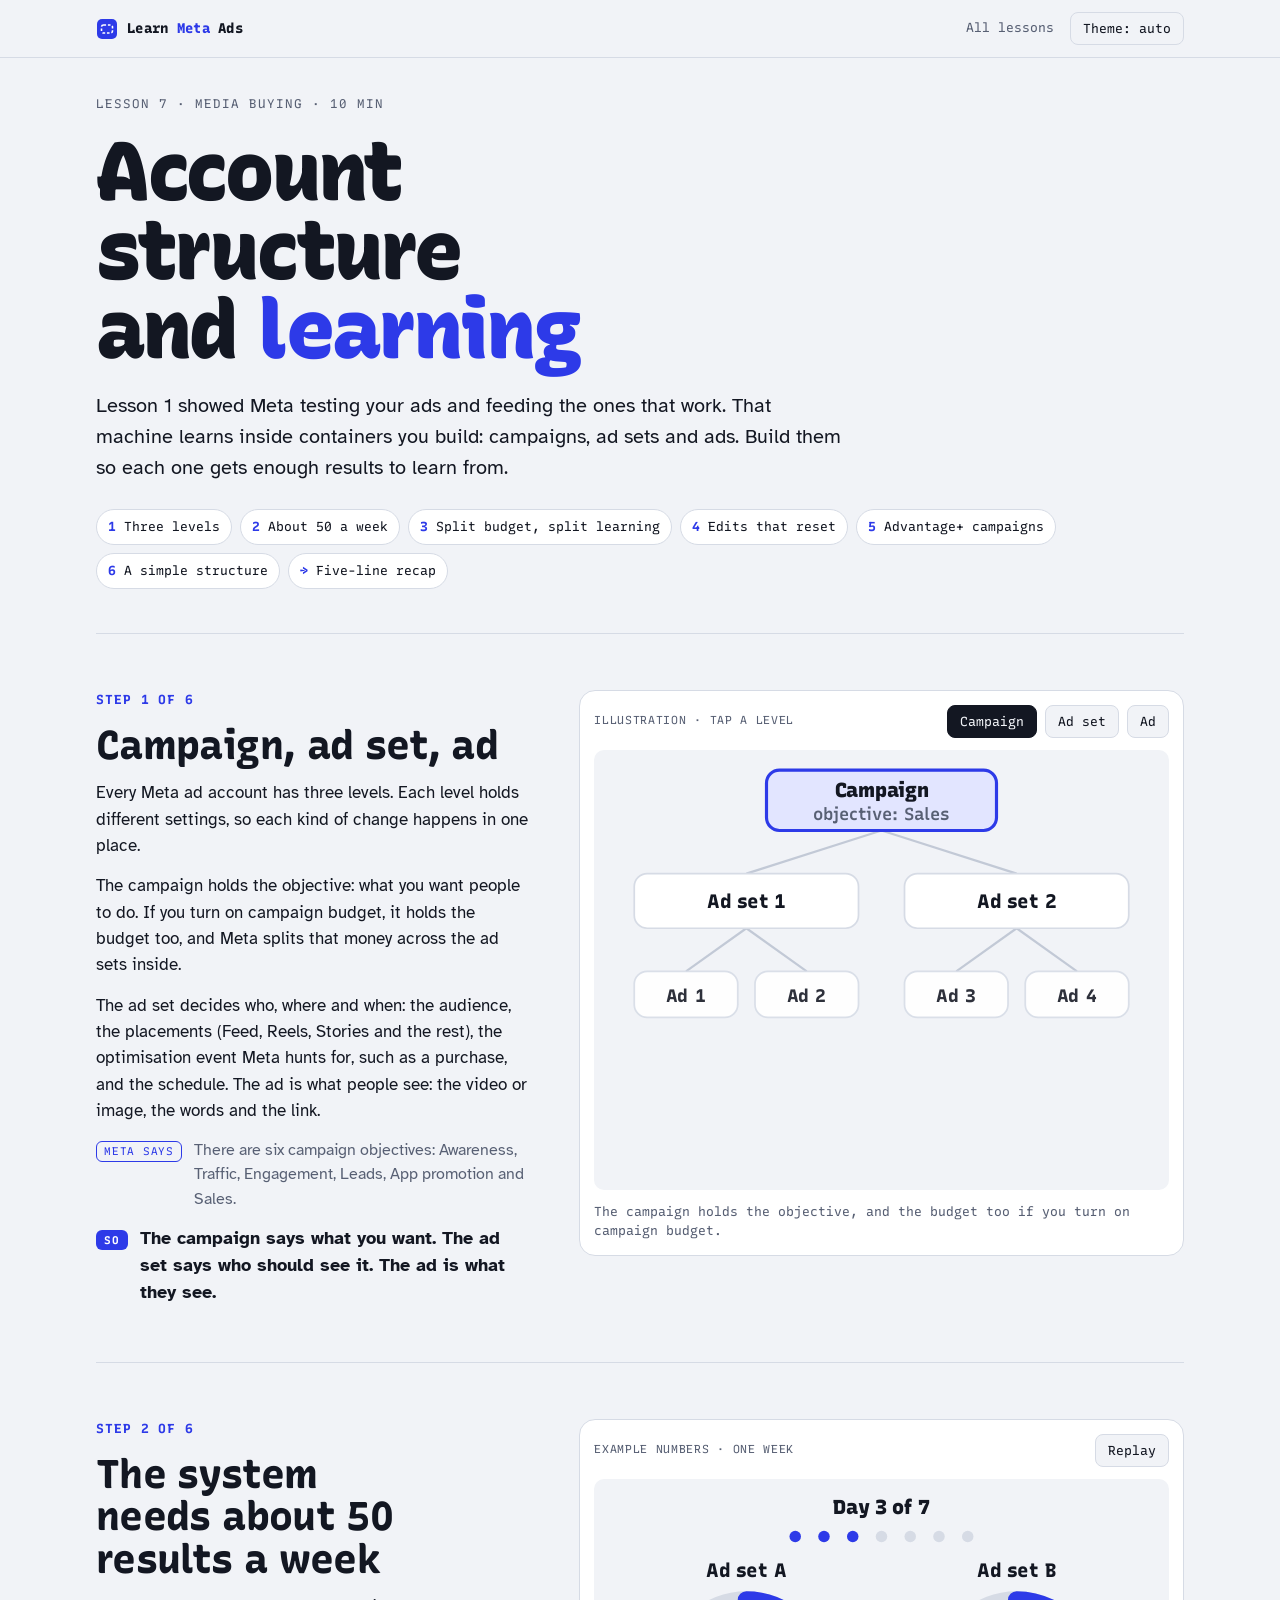
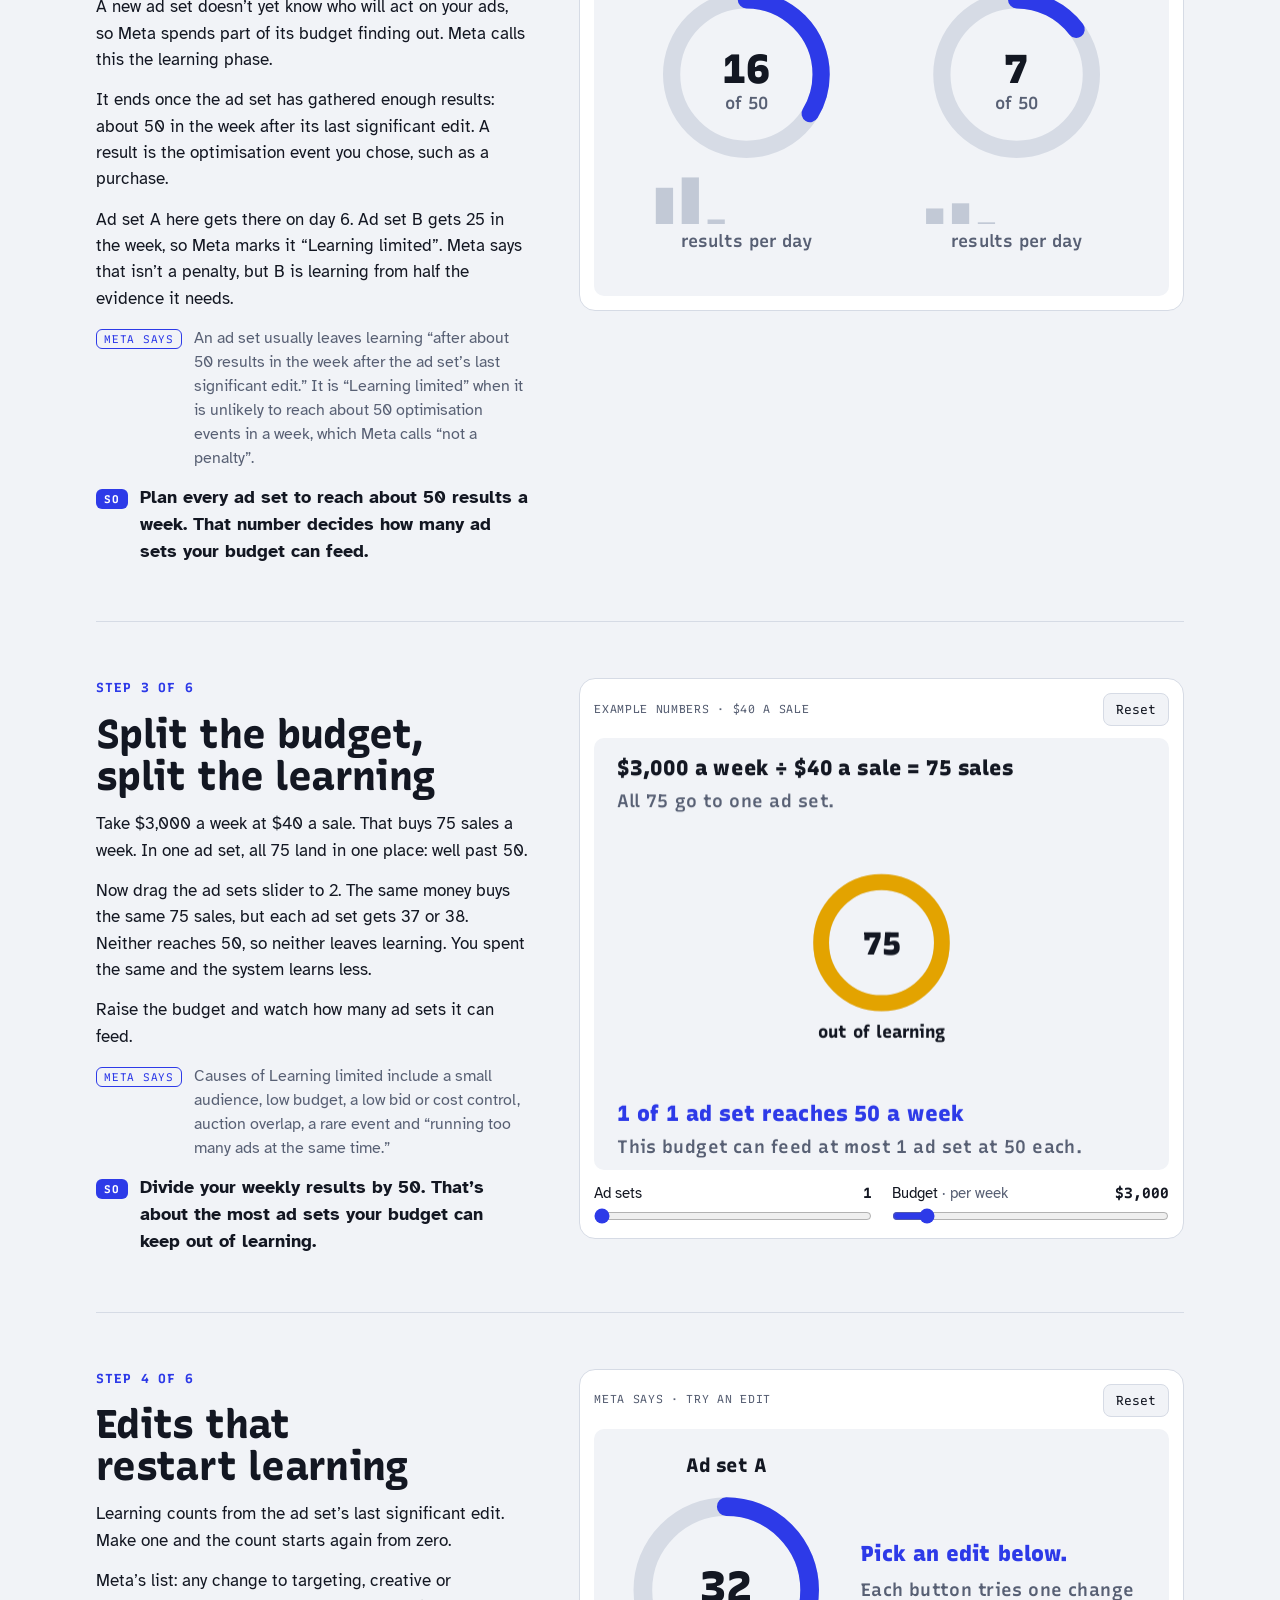
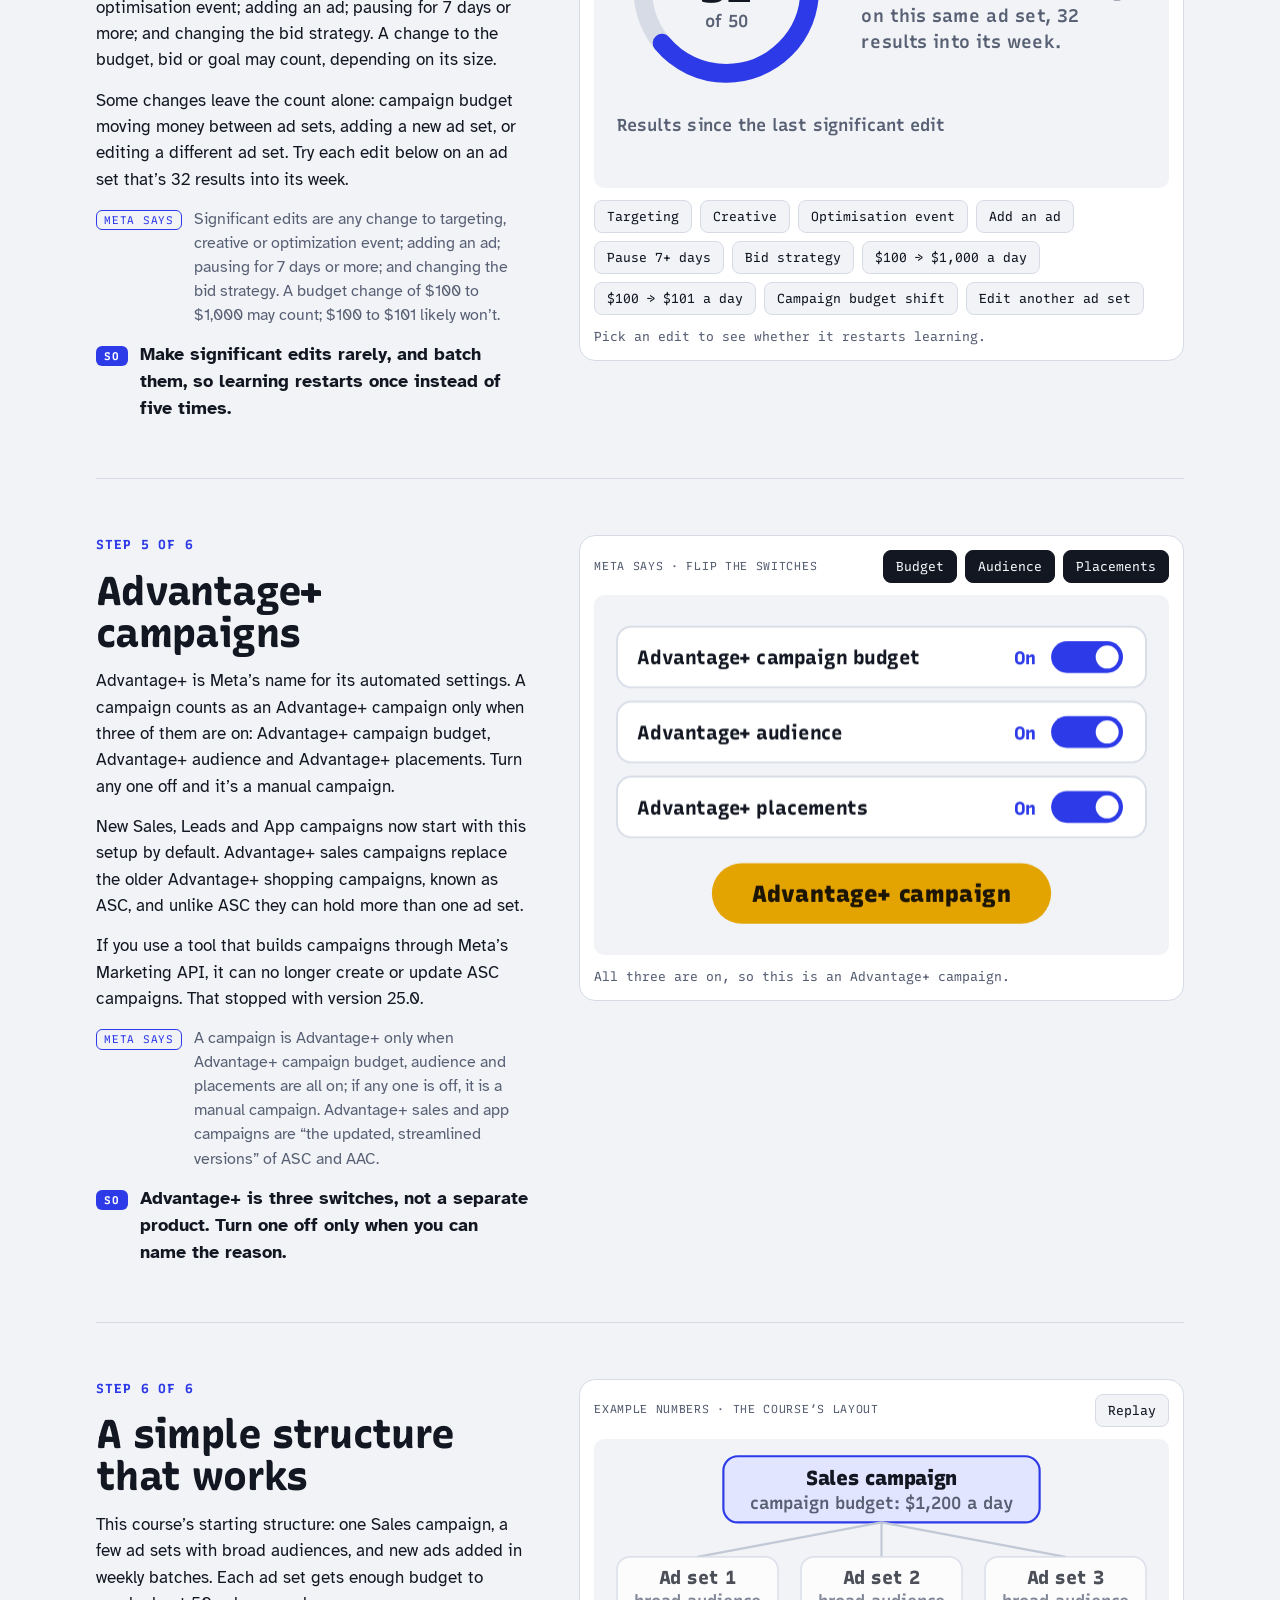
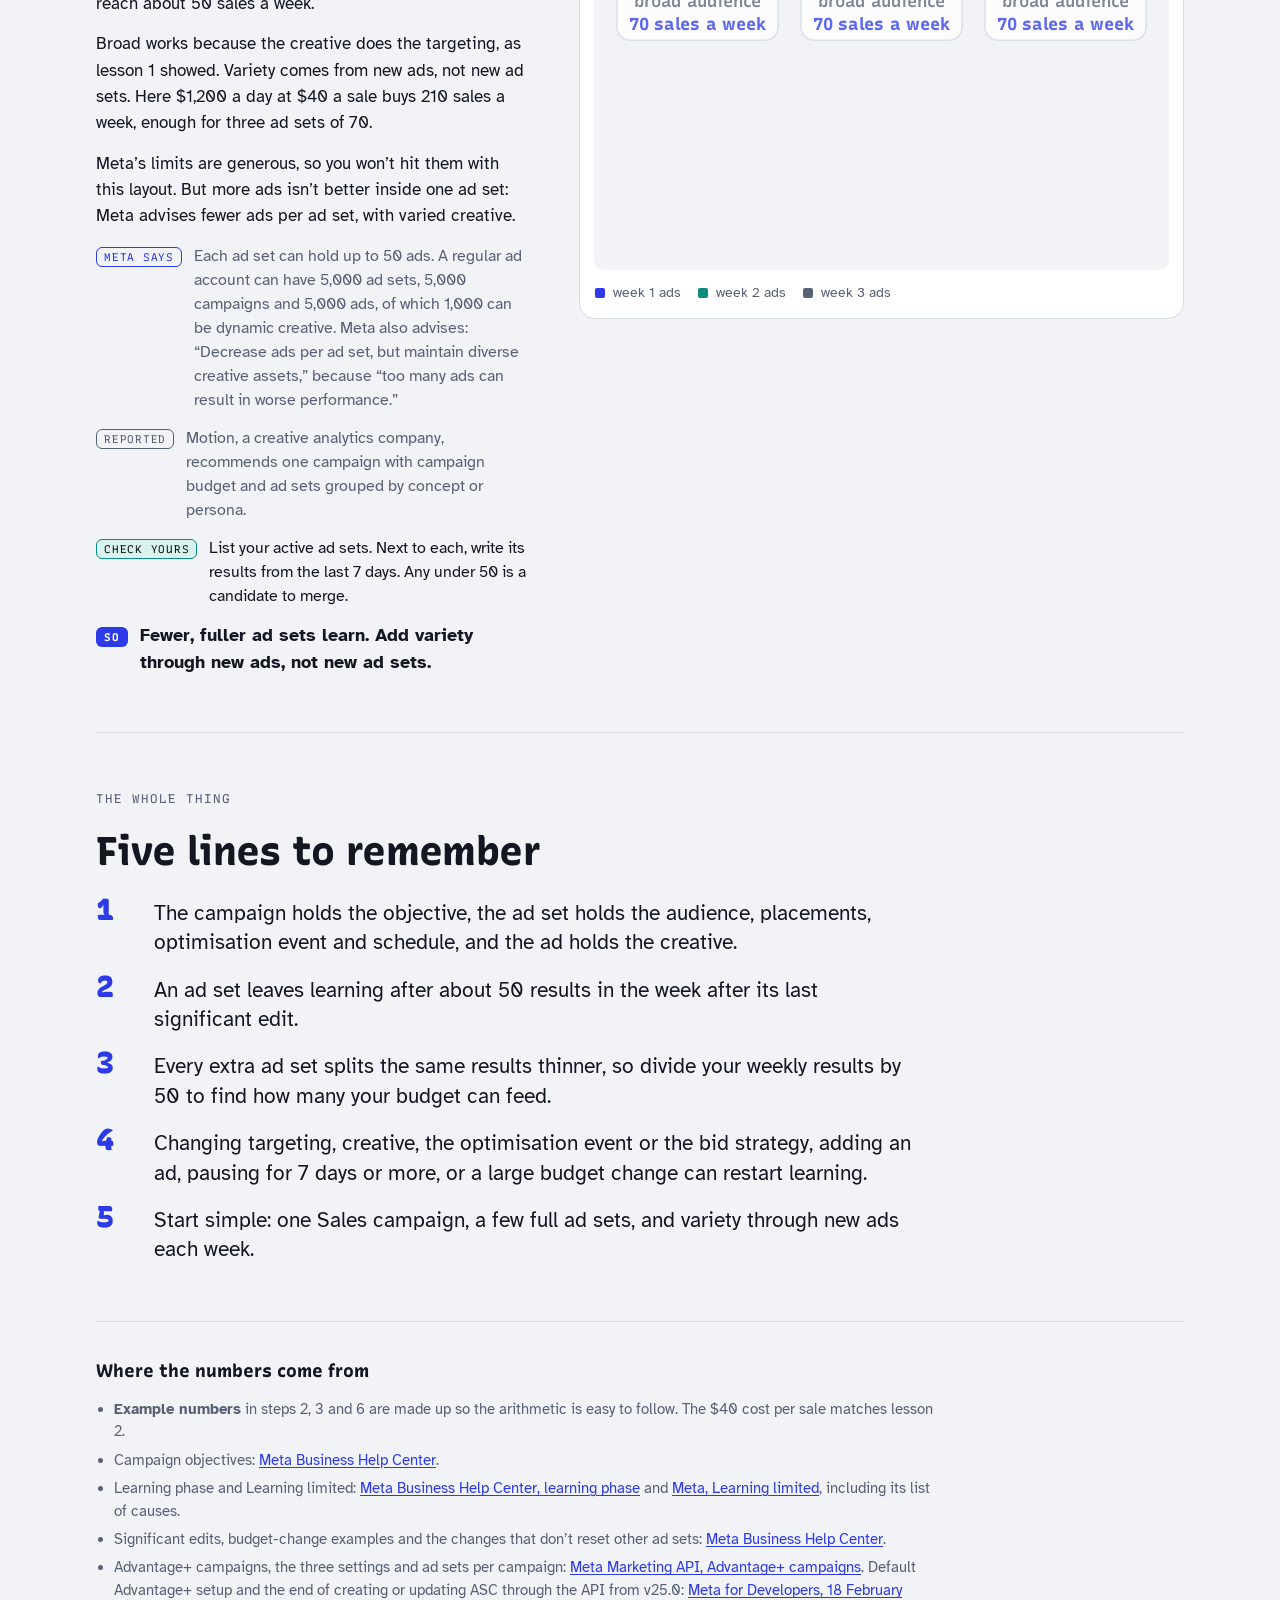
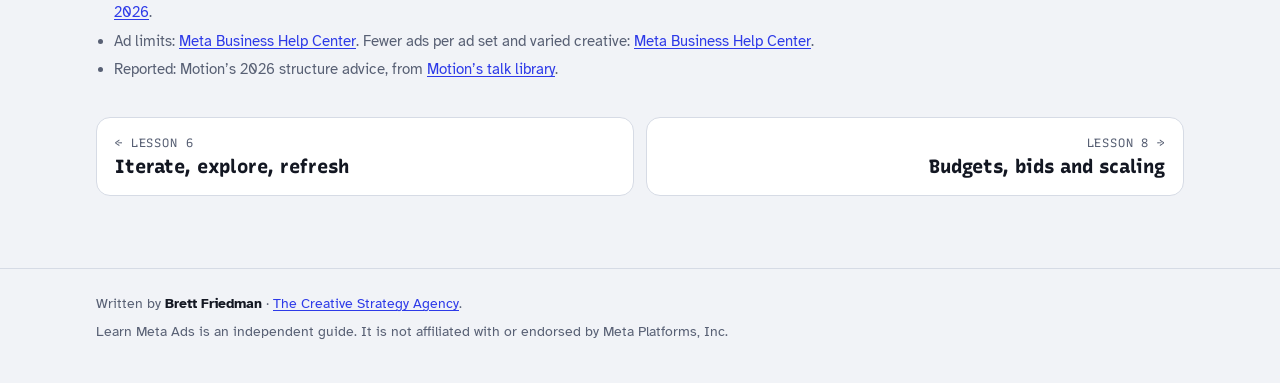
==== account-structure/index.html @ 4e6895cd "Add lessons 3 to 11: the full Learn Meta Ads course Nine new animated lessons cover what you can pay" ====
<!doctype html>
<html lang="en">
<head>
<!-- head -->
<meta charset="utf-8">
<meta name="viewport" content="width=device-width, initial-scale=1, viewport-fit=cover">
<title>Account structure and learning · Lesson 7 · Learn Meta Ads</title>
<meta name="description" content="Campaigns, ad sets and ads, why fewer ad sets learn faster, and which edits send an ad set back to learning.">
<link rel="canonical" href="https://learnmetaads.com/account-structure/">
<meta property="og:type" content="article">
<meta property="og:site_name" content="Learn Meta Ads">
<meta property="og:title" content="Account structure and learning · Lesson 7 · Learn Meta Ads">
<meta property="og:description" content="Campaigns, ad sets and ads, why fewer ad sets learn faster, and which edits send an ad set back to learning.">
<meta property="og:url" content="https://learnmetaads.com/account-structure/">
<meta property="og:image" content="https://learnmetaads.com/og.png">
<meta name="twitter:card" content="summary_large_image">
<meta name="theme-color" content="#F1F3F7" media="(prefers-color-scheme: light)">
<meta name="theme-color" content="#0D1016" media="(prefers-color-scheme: dark)">
<link rel="icon" href="../favicon.svg" type="image/svg+xml">
<link rel="preconnect" href="https://fonts.googleapis.com">
<link rel="preconnect" href="https://fonts.gstatic.com" crossorigin>
<link rel="stylesheet" href="https://fonts.googleapis.com/css2?family=Atkinson+Hyperlegible:ital,wght@0,400;0,700;1,400&family=Recursive:slnt,wght,CASL,CRSV,MONO@-15..0,300..1000,0..1,0..1,0..1&display=swap">
<link rel="stylesheet" href="../assets/site.css">
<script>try{var t=localStorage.getItem('lma-theme');if(t==='light'||t==='dark')document.documentElement.dataset.theme=t}catch(e){}</script>
<!-- /head -->
</head>
<body>
<!-- bar -->
<header class="bar"><div class="bar-in">
<a class="mark" href="../"><svg width="22" height="22" viewBox="0 0 22 22" aria-hidden="true"><rect x="1" y="1" width="20" height="20" rx="5" style="fill:var(--you)"/><rect x="5.5" y="7" width="11" height="8" rx="2" style="fill:none;stroke:var(--on-you)" stroke-width="1.6" stroke-dasharray="2.6 1.8"/></svg><span>Learn <b>Meta</b> Ads</span></a>
<nav class="bar-nav" aria-label="Site"><a href="../#lessons">All lessons</a><button class="btn" type="button" data-theme-btn>Theme: auto</button></nav>
</div></header>
<!-- /bar -->
<main class="wrap">
  <header class="hero">
    <p class="eyebrow">Lesson 7 · Media buying · 10 min</p>
    <h1>Account structure and <span>learning</span></h1>
    <p class="lede">Lesson 1 showed Meta testing your ads and feeding the ones that work. That machine learns inside containers you build: campaigns, ad sets and ads. Build them so each one gets enough results to learn from.</p>
    <ul class="toc">
      <li><a href="#s1"><b>1</b> Three levels</a></li>
      <li><a href="#s2"><b>2</b> About 50 a week</a></li>
      <li><a href="#s3"><b>3</b> Split budget, split learning</a></li>
      <li><a href="#s4"><b>4</b> Edits that reset</a></li>
      <li><a href="#s5"><b>5</b> Advantage+ campaigns</a></li>
      <li><a href="#s6"><b>6</b> A simple structure</a></li>
      <li><a href="#recap"><b>→</b> Five-line recap</a></li>
    </ul>
  </header>

  <section class="step" id="s1">
    <div class="copy">
      <p class="stepno">Step 1 of 6</p>
      <h2>Campaign, ad set, ad</h2>
      <p>Every Meta ad account has three levels. Each level holds different settings, so each kind of change happens in one place.</p>
      <p>The campaign holds the objective: what you want people to do. If you turn on campaign budget, it holds the budget too, and Meta splits that money across the ad sets inside.</p>
      <p>The ad set decides who, where and when: the audience, the placements (Feed, Reels, Stories and the rest), the optimisation event Meta hunts for, such as a purchase, and the schedule. The ad is what people see: the video or image, the words and the link.</p>
      <p class="data meta"><span class="label">Meta says</span><span>There are six campaign objectives: Awareness, Traffic, Engagement, Leads, App promotion and Sales.</span></p>
      <p class="so"><span class="label">So</span><span>The campaign says what you want. The ad set says who should see it. The ad is what they see.</span></p>
    </div>
    <figure class="stage">
      <div class="stage-head"><span class="tag">Illustration · tap a level</span><div class="btns" role="group" aria-label="Pick a level"><button class="btn" type="button" data-lvl="0" aria-pressed="true">Campaign</button><button class="btn" type="button" data-lvl="1" aria-pressed="false">Ad set</button><button class="btn" type="button" data-lvl="2" aria-pressed="false">Ad</button></div></div>
      <canvas class="tap" role="img" aria-label="A tree: one campaign at the top, two ad sets under it and two ads under each ad set. The level you pick lights up, and a panel lists the settings that live there."></canvas>
      <p class="formula" id="lvl1" aria-live="polite"></p>
    </figure>
  </section>

  <section class="step" id="s2">
    <div class="copy">
      <p class="stepno">Step 2 of 6</p>
      <h2>The system needs about 50 results a week</h2>
      <p>A new ad set doesn’t yet know who will act on your ads, so Meta spends part of its budget finding out. Meta calls this the learning phase.</p>
      <p>It ends once the ad set has gathered enough results: about 50 in the week after its last significant edit. A result is the optimisation event you chose, such as a purchase.</p>
      <p>Ad set A here gets there on day 6. Ad set B gets 25 in the week, so Meta marks it “Learning limited”. Meta says that isn’t a penalty, but B is learning from half the evidence it needs.</p>
      <p class="data meta"><span class="label">Meta says</span><span>An ad set usually leaves learning “after about 50 results in the week after the ad set’s last significant edit.” It is “Learning limited” when it is unlikely to reach about 50 optimisation events in a week, which Meta calls “not a penalty”.</span></p>
      <p class="so"><span class="label">So</span><span>Plan every ad set to reach about 50 results a week. That number decides how many ad sets your budget can feed.</span></p>
    </div>
    <figure class="stage">
      <div class="stage-head"><span class="tag">Example numbers · one week</span><div class="btns"><button class="btn" type="button" data-replay>Replay</button></div></div>
      <canvas role="img" aria-label="Two rings fill with results over 7 days. Ad set A reaches 50 on day 6 and ends the week at 60, out of learning. Ad set B ends the week at 25 of 50 and is marked Learning limited."></canvas>
    </figure>
  </section>

  <section class="step" id="s3">
    <div class="copy">
      <p class="stepno">Step 3 of 6</p>
      <h2>Split the budget, split the learning</h2>
      <p>Take $3,000 a week at $40 a sale. That buys 75 sales a week. In one ad set, all 75 land in one place: well past 50.</p>
      <p>Now drag the ad sets slider to 2. The same money buys the same 75 sales, but each ad set gets 37 or 38. Neither reaches 50, so neither leaves learning. You spent the same and the system learns less.</p>
      <p>Raise the budget and watch how many ad sets it can feed.</p>
      <p class="data meta"><span class="label">Meta says</span><span>Causes of Learning limited include a small audience, low budget, a low bid or cost control, auction overlap, a rare event and “running too many ads at the same time.”</span></p>
      <p class="so"><span class="label">So</span><span>Divide your weekly results by 50. That’s about the most ad sets your budget can keep out of learning.</span></p>
    </div>
    <figure class="stage">
      <div class="stage-head"><span class="tag">Example numbers · $40 a sale</span><div class="btns"><button class="btn" type="button" id="rst3">Reset</button></div></div>
      <canvas role="img" aria-label="One ring per ad set. Each ring fills toward 50 with that ad set’s share of the week’s sales and turns gold when it reaches 50. It updates as you move the sliders below."></canvas>
      <div class="sliders">
        <label for="n3"><span class="row"><span>Ad sets</span><output id="on3" for="n3">1</output></span><input id="n3" type="range" min="1" max="10" step="1" value="1"></label>
        <label for="b3"><span class="row"><span>Budget <em>· per week</em></span><output id="ob3" for="b3">$3,000</output></span><input id="b3" type="range" min="1000" max="20000" step="500" value="3000"></label>
      </div>
    </figure>
  </section>

  <section class="step" id="s4">
    <div class="copy">
      <p class="stepno">Step 4 of 6</p>
      <h2>Edits that restart learning</h2>
      <p>Learning counts from the ad set’s last significant edit. Make one and the count starts again from zero.</p>
      <p>Meta’s list: any change to targeting, creative or optimisation event; adding an ad; pausing for 7 days or more; and changing the bid strategy. A change to the budget, bid or goal may count, depending on its size.</p>
      <p>Some changes leave the count alone: campaign budget moving money between ad sets, adding a new ad set, or editing a different ad set. Try each edit below on an ad set that’s 32 results into its week.</p>
      <p class="data meta"><span class="label">Meta says</span><span>Significant edits are any change to targeting, creative or optimization event; adding an ad; pausing for 7 days or more; and changing the bid strategy. A budget change of $100 to $1,000 may count; $100 to $101 likely won’t.</span></p>
      <p class="so"><span class="label">So</span><span>Make significant edits rarely, and batch them, so learning restarts once instead of five times.</span></p>
    </div>
    <figure class="stage">
      <div class="stage-head"><span class="tag">Meta says · try an edit</span><div class="btns"><button class="btn" type="button" id="clr4">Reset</button></div></div>
      <canvas role="img" aria-label="An ad set’s learning ring at 32 of 50 results. Pick an edit below: a significant edit drains the ring to zero, a large budget change may drain it, and a change that doesn’t count leaves it at 32."></canvas>
      <div class="btns" role="group" aria-label="Try an edit" id="ed4"></div>
      <p class="formula" id="why4" aria-live="polite"></p>
    </figure>
  </section>

  <section class="step" id="s5">
    <div class="copy">
      <p class="stepno">Step 5 of 6</p>
      <h2>Advantage+ campaigns</h2>
      <p>Advantage+ is Meta’s name for its automated settings. A campaign counts as an Advantage+ campaign only when three of them are on: Advantage+ campaign budget, Advantage+ audience and Advantage+ placements. Turn any one off and it’s a manual campaign.</p>
      <p>New Sales, Leads and App campaigns now start with this setup by default. Advantage+ sales campaigns replace the older Advantage+ shopping campaigns, known as ASC, and unlike ASC they can hold more than one ad set.</p>
      <p>If you use a tool that builds campaigns through Meta’s Marketing API, it can no longer create or update ASC campaigns. That stopped with version 25.0.</p>
      <p class="data meta"><span class="label">Meta says</span><span>A campaign is Advantage+ only when Advantage+ campaign budget, audience and placements are all on; if any one is off, it is a manual campaign. Advantage+ sales and app campaigns are “the updated, streamlined versions” of ASC and AAC.</span></p>
      <p class="so"><span class="label">So</span><span>Advantage+ is three switches, not a separate product. Turn one off only when you can name the reason.</span></p>
    </div>
    <figure class="stage">
      <div class="stage-head"><span class="tag">Meta says · flip the switches</span><div class="btns" role="group" aria-label="Advantage+ settings"><button class="btn" type="button" data-sw="0" aria-pressed="true">Budget</button><button class="btn" type="button" data-sw="1" aria-pressed="true">Audience</button><button class="btn" type="button" data-sw="2" aria-pressed="true">Placements</button></div></div>
      <canvas class="tap" role="img" aria-label="Three switches: Advantage+ campaign budget, Advantage+ audience and Advantage+ placements. With all three on, a gold Advantage+ campaign badge shows. Turn any one off and it reads Manual campaign."></canvas>
      <p class="formula" id="sw5" aria-live="polite"></p>
    </figure>
  </section>

  <section class="step" id="s6">
    <div class="copy">
      <p class="stepno">Step 6 of 6</p>
      <h2>A simple structure that works</h2>
      <p>This course’s starting structure: one Sales campaign, a few ad sets with broad audiences, and new ads added in weekly batches. Each ad set gets enough budget to reach about 50 sales a week.</p>
      <p>Broad works because the creative does the targeting, as lesson 1 showed. Variety comes from new ads, not new ad sets. Here $1,200 a day at $40 a sale buys 210 sales a week, enough for three ad sets of 70.</p>
      <p>Meta’s limits are generous, so you won’t hit them with this layout. But more ads isn’t better inside one ad set: Meta advises fewer ads per ad set, with varied creative.</p>
      <p class="data meta"><span class="label">Meta says</span><span>Each ad set can hold up to 50 ads. A regular ad account can have 5,000 ad sets, 5,000 campaigns and 5,000 ads, of which 1,000 can be dynamic creative. Meta also advises: “Decrease ads per ad set, but maintain diverse creative assets,” because “too many ads can result in worse performance.”</span></p>
      <p class="data rep"><span class="label">Reported</span><span>Motion, a creative analytics company, recommends one campaign with campaign budget and ad sets grouped by concept or persona.</span></p>
      <p class="do"><span class="label">Check yours</span><span>List your active ad sets. Next to each, write its results from the last 7 days. Any under 50 is a candidate to merge.</span></p>
      <p class="so"><span class="label">So</span><span>Fewer, fuller ad sets learn. Add variety through new ads, not new ad sets.</span></p>
    </div>
    <figure class="stage">
      <div class="stage-head"><span class="tag">Example numbers · the course’s layout</span><div class="btns"><button class="btn" type="button" data-replay>Replay</button></div></div>
      <canvas role="img" aria-label="One Sales campaign at $1,200 a day feeds three broad ad sets, each getting about 70 sales a week. Under each ad set, new ads drop in as weekly batches, five to seven ads per ad set."></canvas>
      <ul class="legend">
        <li><svg width="12" height="12" viewBox="0 0 12 12" aria-hidden="true"><rect x="1" y="1" width="10" height="10" rx="2" style="fill:var(--you)"/></svg>week 1 ads</li>
        <li><svg width="12" height="12" viewBox="0 0 12 12" aria-hidden="true"><rect x="1" y="1" width="10" height="10" rx="2" style="fill:var(--alt)"/></svg>week 2 ads</li>
        <li><svg width="12" height="12" viewBox="0 0 12 12" aria-hidden="true"><rect x="1" y="1" width="10" height="10" rx="2" style="fill:var(--muted)"/></svg>week 3 ads</li>
      </ul>
    </figure>
  </section>

  <section class="recap" id="recap">
    <p class="eyebrow">The whole thing</p>
    <h2>Five lines to remember</h2>
    <ol>
      <li><span>The campaign holds the objective, the ad set holds the audience, placements, optimisation event and schedule, and the ad holds the creative.</span></li>
      <li><span>An ad set leaves learning after about 50 results in the week after its last significant edit.</span></li>
      <li><span>Every extra ad set splits the same results thinner, so divide your weekly results by 50 to find how many your budget can feed.</span></li>
      <li><span>Changing targeting, creative, the optimisation event or the bid strategy, adding an ad, pausing for 7 days or more, or a large budget change can restart learning.</span></li>
      <li><span>Start simple: one Sales campaign, a few full ad sets, and variety through new ads each week.</span></li>
    </ol>
  </section>

  <footer class="sources">
    <h3>Where the numbers come from</h3>
    <ul>
      <li><b>Example numbers</b> in steps 2, 3 and 6 are made up so the arithmetic is easy to follow. The $40 cost per sale matches lesson 2.</li>
      <li>Campaign objectives: <a href="https://www.facebook.com/business/help/1438417719786914">Meta Business Help Center</a>.</li>
      <li>Learning phase and Learning limited: <a href="https://www.facebook.com/business/help/112167992830700">Meta Business Help Center, learning phase</a> and <a href="https://www.facebook.com/business/help/269269737396981">Meta, Learning limited</a>, including its list of causes.</li>
      <li>Significant edits, budget-change examples and the changes that don’t reset other ad sets: <a href="https://www.facebook.com/business/help/316478108955072">Meta Business Help Center</a>.</li>
      <li>Advantage+ campaigns, the three settings and ad sets per campaign: <a href="https://developers.facebook.com/documentation/ads-commerce/marketing-api/advantage-campaigns">Meta Marketing API, Advantage+ campaigns</a>. Default Advantage+ setup and the end of creating or updating ASC through the API from v25.0: <a href="https://developers.facebook.com/blog/post/2026/02/18/introducing-graph-api-v25-and-marketing-api-v25">Meta for Developers, 18 February 2026</a>.</li>
      <li>Ad limits: <a href="https://www.facebook.com/business/help/652738434773716">Meta Business Help Center</a>. Fewer ads per ad set and varied creative: <a href="https://www.facebook.com/business/help/2720085414702598">Meta Business Help Center</a>.</li>
      <li>Reported: Motion’s 2026 structure advice, from <a href="https://motionapp.com/library/talk/andromeda-demands-this-new-ad-structure-do-it-easily-with-motion/">Motion’s talk library</a>.</li>
    </ul>
  </footer>

<!-- pager -->
<nav class="pager" aria-label="Lessons">
<a class="prev" href="../iterate-and-refresh/"><small>← Lesson 6</small><span>Iterate, explore, refresh</span></a>
<a class="next" href="../budgets-bids-scaling/"><small>Lesson 8 →</small><span>Budgets, bids and scaling</span></a>
</nav>
<!-- /pager -->
</main>
<!-- foot -->
<footer class="foot"><div class="foot-in">
<p>Written by <b>Brett Friedman</b> · <a href="https://thecreativestrategyagency.com/">The Creative Strategy Agency</a>.</p>
<p>Learn Meta Ads is an independent guide. It is not affiliated with or endorsed by Meta Platforms, Inc.</p>
</div></footer>
<!-- /foot -->
<script src="../assets/engine.js"></script>
<script>
(() => {
'use strict';
const {C, TAU, clamp, seg, easeIO, easeOut, lerp, rrect, txt, measure, money, num, scene} = LMA;

/* wrap text to a width; returns the y of the last line */
function wrap(ctx, s, x, y, maxW, lh, o){
  let line = '', yy = y;
  for (const w of s.split(' ')){
    const t = line ? line + ' ' + w : w;
    if (line && measure(ctx, t, o.size, o.w) > maxW){ txt(ctx, line, x, yy, o); line = w; yy += lh; }
    else line = t;
  }
  if (line) txt(ctx, line, x, yy, o);
  return yy;
}
/* a progress ring: f is 0..1 of the way to 50 */
function ring(ctx, x, y, r, f, o = {}){
  ctx.save(); ctx.globalAlpha *= (o.alpha ?? 1); ctx.lineWidth = o.lw ?? 10; ctx.lineCap = 'round';
  ctx.strokeStyle = o.track ?? C.line; ctx.beginPath(); ctx.arc(x, y, r, 0, TAU); ctx.stroke();
  if (o.dash){ ctx.setLineDash(o.dash); }
  if (f > .002){ ctx.strokeStyle = o.color ?? C.you; ctx.beginPath(); ctx.arc(x, y, r, -Math.PI / 2, -Math.PI / 2 + TAU * Math.min(1, f)); ctx.stroke(); }
  ctx.restore();
}
function box(ctx, b, on, a){
  ctx.save(); ctx.globalAlpha *= a;
  rrect(ctx, b.x, b.y, b.w, b.h, 9); ctx.fillStyle = on ? C.yousoft : C.surface; ctx.fill();
  ctx.lineWidth = on ? 2.2 : 1.2; ctx.strokeStyle = on ? C.you : C.line; ctx.stroke(); ctx.restore();
}

/* ---------- 1 · campaign, ad set, ad ---------- */
const CAMP1 = {x:120, y:14, w:160, h:42};
const SETS1 = [{x:28, y:86, w:156, h:38}, {x:216, y:86, w:156, h:38}];
const ADS1 = [{x:28, y:154, w:72, h:32}, {x:112, y:154, w:72, h:32}, {x:216, y:154, w:72, h:32}, {x:300, y:154, w:72, h:32}];
const LV1 = [
  {name:'campaign', items:['The objective, such as Sales', 'The budget, if campaign budget is on'], cols:1,
   say:'The campaign holds the objective, and the budget too if you turn on campaign budget.'},
  {name:'ad set', items:['Audience', 'Placements', 'Optimisation event', 'Schedule', 'Budget, if set per ad set'], cols:2,
   say:'The ad set holds the audience, the placements, the optimisation event and the schedule, plus the budget if you set budgets per ad set.'},
  {name:'ad', items:['The video or image', 'The words', 'The link'], cols:1,
   say:'The ad holds the creative: the video or image, the words and the link.'}
];
const st1 = {lvl:0};
const s1 = scene('s1', {H:306, dur:2.4, draw(ctx, t){
  const a0 = easeOut(seg(t, .1, .5)), l1 = seg(t, .45, .8), a1 = easeOut(seg(t, .7, 1.1)), l2 = seg(t, 1.05, 1.4), a2 = easeOut(seg(t, 1.3, 1.7)), p = easeOut(seg(t, 1.7, 2.2));
  ctx.save(); ctx.strokeStyle = C.faint; ctx.lineWidth = 1.5;
  for (const b of SETS1){
    const x0 = CAMP1.x + CAMP1.w / 2, y0 = CAMP1.y + CAMP1.h, x1 = b.x + b.w / 2, y1 = b.y;
    ctx.beginPath(); ctx.moveTo(x0, y0); ctx.lineTo(lerp(x0, x1, l1), lerp(y0, y1, l1)); ctx.stroke();
  }
  ADS1.forEach((b, i) => {
    const s = SETS1[i < 2 ? 0 : 1], x0 = s.x + s.w / 2, y0 = s.y + s.h, x1 = b.x + b.w / 2, y1 = b.y;
    ctx.beginPath(); ctx.moveTo(x0, y0); ctx.lineTo(lerp(x0, x1, l2), lerp(y0, y1, l2)); ctx.stroke();
  });
  ctx.restore();
  const on = st1.lvl;
  box(ctx, CAMP1, on === 0, a0);
  txt(ctx, 'Campaign', CAMP1.x + CAMP1.w / 2, CAMP1.y + 19, {size:14, w:850, align:'center', alpha:a0});
  txt(ctx, 'objective: Sales', CAMP1.x + CAMP1.w / 2, CAMP1.y + 35, {size:12, w:600, align:'center', color:C.muted, alpha:a0});
  SETS1.forEach((b, i) => { box(ctx, b, on === 1, a1); txt(ctx, 'Ad set ' + (i + 1), b.x + b.w / 2, b.y + 24, {size:13.5, w:800, align:'center', alpha:a1}); });
  ADS1.forEach((b, i) => { box(ctx, b, on === 2, a2); txt(ctx, 'Ad ' + (i + 1), b.x + b.w / 2, b.y + 21, {size:12.5, w:750, align:'center', alpha:a2}); });
  const L = LV1[on], P = {x:16, y:204, w:368, h:94};
  ctx.save(); ctx.globalAlpha *= p; rrect(ctx, P.x, P.y, P.w, P.h, 10); ctx.fillStyle = C.surface; ctx.fill(); ctx.lineWidth = 1.2; ctx.strokeStyle = C.you; ctx.stroke(); ctx.restore();
  txt(ctx, 'What the ' + L.name + ' holds', P.x + 14, P.y + 24, {size:13.5, w:850, color:C.you, alpha:p});
  const rows = Math.ceil(L.items.length / L.cols);
  L.items.forEach((it, i) => {
    const c = Math.floor(i / rows), r = i % rows, x = P.x + 14 + c * 178, y = P.y + 48 + r * 20;
    ctx.save(); ctx.globalAlpha *= p; ctx.fillStyle = C.you; ctx.beginPath(); ctx.arc(x + 3, y - 4, 3, 0, TAU); ctx.fill(); ctx.restore();
    txt(ctx, it, x + 12, y, {size:12.5, w:650, alpha:p});
  });
}});
const BTN1 = [...document.querySelectorAll('#s1 [data-lvl]')];
function pick1(i, animate){
  st1.lvl = i;
  BTN1.forEach((b, j) => b.setAttribute('aria-pressed', String(j === i)));
  document.getElementById('lvl1').textContent = LV1[i].say;
  if (animate) s1.play(1.7); else s1.render();
}
BTN1.forEach((b, i) => b.addEventListener('click', () => pick1(i, true)));
s1.cv.addEventListener('click', e => {
  const [x, y] = s1.toLogical(e), hit = b => x >= b.x && x <= b.x + b.w && y >= b.y && y <= b.y + b.h;
  if (hit(CAMP1)) pick1(0, true); else if (SETS1.some(hit)) pick1(1, true); else if (ADS1.some(hit)) pick1(2, true);
});
pick1(0, false);

/* ---------- 2 · about 50 results a week ---------- */
const DAY2 = {A:[7, 9, 8, 10, 9, 9, 8], B:[3, 4, 3, 5, 3, 4, 3]};
const cum2 = (arr, d) => { let s = 0; for (let i = 0; i < 7; i++){ const f = clamp(d - i); s += arr[i] * f; } return s; };
scene('s2', {H:290, dur:5.2, draw(ctx, t){
  const d = 7 * seg(t, .3, 4.3), day = Math.min(7, Math.max(1, Math.ceil(d)));
  txt(ctx, 'Day ' + day + ' of 7', 200, 24, {size:14, w:850, align:'center'});
  for (let i = 0; i < 7; i++){
    const x = 200 - 60 + i * 20; ctx.beginPath(); ctx.arc(x, 40, 4, 0, TAU); ctx.fillStyle = i < d ? C.you : C.line; ctx.fill();
  }
  [['A', 106], ['B', 294]].forEach(([k, cx]) => {
    const n = cum2(DAY2[k], d), out = n >= 50, cy = 136, r = 52;
    txt(ctx, 'Ad set ' + k, cx, 68, {size:13.5, w:800, align:'center'});
    ring(ctx, cx, cy, r, n / 50, {lw:12, color:out ? C.win : C.you});
    txt(ctx, num(Math.floor(n + 1e-6)), cx, cy + 6, {size:28, w:860, align:'center'});
    txt(ctx, 'of 50', cx, cy + 24, {size:12, w:600, align:'center', color:C.muted});
    const bx = cx - 63;
    DAY2[k].forEach((v, i) => {
      const f = clamp(d - i), h = v * 3.6 * f;
      if (f <= 0) return;
      ctx.fillStyle = C.faint; ctx.fillRect(bx + i * 18, 240 - h, 12, h);
    });
    txt(ctx, 'results per day', cx, 256, {size:12, w:600, align:'center', color:C.muted});
    if (k === 'A') txt(ctx, 'Out of learning', cx, 280, {size:13, w:850, align:'center', color:C.you, alpha:seg(d, 5.78, 6.1)});
    else txt(ctx, 'Learning limited', cx, 280, {size:13, w:850, align:'center', color:C.loss, alpha:seg(t, 4.4, 4.9)});
  });
}});

/* ---------- 3 · split the budget ---------- */
const CPA3 = 40, DEF3 = {n:1, b:3000};
const st3 = Object.assign({}, DEF3);
const s3 = scene('s3', {H:300, dur:1.4, draw(ctx, t){
  const R = Math.floor(st3.b / CPA3), n = st3.n, base = Math.floor(R / n), extra = R - base * n, f = easeOut(seg(t, .1, 1.2));
  txt(ctx, `${money(st3.b)} a week ÷ $40 a sale = ${num(R)} sales`, 16, 26, {size:14.5, w:850});
  txt(ctx, n === 1 ? `All ${num(R)} go to one ad set.` : `Split ${n} ways: about ${num(R / n, R % n ? 1 : 0)} each.`, 16, 48, {size:12.5, w:600, color:C.muted});
  let outN = 0;
  const rows = n > 5 ? 2 : 1, perRow = Math.ceil(n / rows);
  for (let i = 0; i < n; i++){
    const row = Math.floor(i / perRow), col = i % perRow, inRow = row === rows - 1 ? n - perRow * (rows - 1) : perRow;
    const big = n <= 3, r = big ? 42 : 26, gap = big ? 120 : 74;
    const cx = 200 + (col - (inRow - 1) / 2) * gap, cy = rows === 1 ? 142 : 108 + row * 92;
    const v = base + (i < extra ? 1 : 0), out = v >= 50; if (out) outN++;
    ring(ctx, cx, cy, r, v / 50 * f, {lw:big ? 11 : 8, color:out ? C.win : C.you});
    txt(ctx, num(Math.round(v * f)), cx, cy + (big ? 8 : 5), {size:big ? 22 : 15, w:860, align:'center'});
    txt(ctx, out ? (big ? 'out of learning' : 'out') : 'learning', cx, cy + r + 24, {size:12, w:out ? 800 : 600, align:'center', color:out ? C.ink : C.muted});
  }
  const most = Math.floor(R / 50), a = seg(t, .9, 1.3);
  txt(ctx, `${outN} of ${n} ad set${n === 1 ? '' : 's'} reach${n === 1 ? 'es' : ''} 50 a week`, 16, 266, {size:15, w:850, color:outN === n ? C.you : outN === 0 ? C.loss : C.ink, alpha:a});
  txt(ctx, most < 1 ? 'This budget can’t get even one ad set to 50.' : `This budget can feed at most ${most} ad set${most === 1 ? '' : 's'} at 50 each.`, 16, 288, {size:12.5, w:600, color:C.muted, alpha:a});
}});
const IN3 = {n:document.getElementById('n3'), b:document.getElementById('b3')};
function set3(next, animate){
  Object.assign(st3, next);
  IN3.n.value = st3.n; IN3.b.value = st3.b;
  document.getElementById('on3').textContent = st3.n;
  document.getElementById('ob3').textContent = money(st3.b);
  if (animate) s3.play(0); else s3.still();
}
IN3.n.addEventListener('input', e => set3({n:+e.target.value}, false));
IN3.b.addEventListener('input', e => set3({b:+e.target.value}, false));
document.getElementById('rst3').addEventListener('click', () => set3(DEF3, true));
set3(DEF3, false);

/* ---------- 4 · edits that restart learning ---------- */
const ED4 = [
  {b:'Targeting', k:2, why:'A change to targeting is a significant edit. The count goes back to zero.'},
  {b:'Creative', k:2, why:'A change to the creative is a significant edit. The count goes back to zero.'},
  {b:'Optimisation event', k:2, why:'Changing the optimisation event is a significant edit. The count goes back to zero.'},
  {b:'Add an ad', k:2, why:'Adding an ad to the ad set is a significant edit. The count goes back to zero.'},
  {b:'Pause 7+ days', k:2, why:'Pausing for 7 days or more is a significant edit. The count goes back to zero.'},
  {b:'Bid strategy', k:2, why:'Changing the bid strategy is a significant edit. The count goes back to zero.'},
  {b:'$100 → $1,000 a day', k:1, why:'A budget change this large may count, depending on its size. Meta uses this exact example.'},
  {b:'$100 → $101 a day', k:0, why:'A tiny budget change likely won’t count. Meta uses this exact example.'},
  {b:'Campaign budget shift', k:0, why:'Campaign budget moving money between ad sets doesn’t reset them.'},
  {b:'Edit another ad set', k:0, why:'Editing one ad set doesn’t reset the others.'}
];
const VERD4 = ['No reset', 'May restart learning', 'Learning restarts'];
const st4 = {e:-1};
const s4 = scene('s4', {H:250, dur:1.6, draw(ctx, t){
  const E = st4.e >= 0 ? ED4[st4.e] : null, k = E ? E.k : 0;
  const drain = E && k === 2 ? easeIO(seg(t, .15, 1.0)) : 0, n = 32 * (1 - drain), cx = 92, cy = 112, may = k === 1 && t > .5;
  txt(ctx, 'Ad set A', cx, 30, {size:13.5, w:800, align:'center'});
  ring(ctx, cx, cy, 58, n / 50, {lw:13, color:may ? C.loss : C.you, dash:may ? [7, 9] : null});
  if (may) txt(ctx, '0 or 32', cx, cy + 6, {size:22, w:860, align:'center', color:C.loss});
  else txt(ctx, num(Math.round(n)), cx, cy + 8, {size:30, w:860, align:'center', color:k === 2 && drain > .99 ? C.loss : C.ink});
  txt(ctx, 'of 50', cx, cy + 26, {size:12, w:600, align:'center', color:C.muted});
  txt(ctx, 'Results since the last significant edit', 16, 210, {size:12, w:600, color:C.muted});
  if (!E){
    txt(ctx, 'Pick an edit below.', 186, 92, {size:15, w:850, color:C.you});
    wrap(ctx, 'Each button tries one change on this same ad set, 32 results into its week.', 186, 116, 196, 18, {size:12.5, w:600, color:C.muted});
    return;
  }
  const a = seg(t, .8, 1.2);
  wrap(ctx, E.b, 186, 64, 196, 18, {size:13.5, w:800, color:C.muted});
  txt(ctx, VERD4[k], 186, 100, {size:k === 1 ? 15.5 : 17, w:860, color:k ? C.loss : C.you, alpha:a});
  wrap(ctx, E.why, 186, 126, 196, 18, {size:12.5, w:600, color:C.ink, alpha:a});
  if (k === 1) txt(ctx, 'Dashed ring: it may or may not count.', 16, 232, {size:12, w:600, color:C.muted, alpha:a});
}});
const BOX4 = document.getElementById('ed4');
BOX4.innerHTML = ED4.map((e, i) => `<button class="btn" type="button" data-e="${i}" aria-pressed="false">${e.b}</button>`).join('');
const BTN4 = [...BOX4.querySelectorAll('[data-e]')];
function pick4(i, animate){
  st4.e = i;
  BTN4.forEach((b, j) => b.setAttribute('aria-pressed', String(j === i)));
  document.getElementById('why4').textContent = i < 0 ? 'Pick an edit to see whether it restarts learning.' : ED4[i].b + ': ' + VERD4[ED4[i].k].toLowerCase() + '. ' + ED4[i].why;
  if (animate) s4.play(0); else s4.still();
}
BTN4.forEach((b, i) => b.addEventListener('click', () => pick4(i, true)));
document.getElementById('clr4').addEventListener('click', () => pick4(-1, false));
pick4(-1, false);

/* ---------- 5 · Advantage+ switches ---------- */
const SW5 = ['Advantage+ campaign budget', 'Advantage+ audience', 'Advantage+ placements'];
const st5 = {on:[true, true, true], prev:[true, true, true]};
const s5 = scene('s5', {H:250, dur:.9, draw(ctx, t){
  const k = easeOut(seg(t, 0, .3));
  SW5.forEach((name, i) => {
    const y = 22 + i * 52, pos = lerp(st5.prev[i] ? 1 : 0, st5.on[i] ? 1 : 0, k);
    rrect(ctx, 16, y, 368, 42, 10); ctx.fillStyle = C.surface; ctx.fill(); ctx.lineWidth = 1.2; ctx.strokeStyle = C.line; ctx.stroke();
    txt(ctx, name, 30, y + 26, {size:13.5, w:750});
    const sx = 318, sy = y + 10;
    rrect(ctx, sx, sy, 50, 22, 11); ctx.fillStyle = pos > .5 ? C.you : C.faint; ctx.fill();
    ctx.beginPath(); ctx.arc(sx + 11 + pos * 28, sy + 11, 8, 0, TAU); ctx.fillStyle = pos > .5 ? C.onyou : C.surface; ctx.fill();
    txt(ctx, st5.on[i] ? 'On' : 'Off', sx - 10, y + 26, {size:12.5, w:800, align:'right', color:st5.on[i] ? C.you : C.muted});
  });
  const all = st5.on.every(Boolean), b = easeOut(seg(t, .3, .8)), off = SW5.filter((_, i) => !st5.on[i]);
  if (all){
    const w = 236 * (.85 + .15 * b), x = 200 - w / 2;
    ctx.save(); ctx.globalAlpha *= b; rrect(ctx, x, 186, w, 42, 21); ctx.fillStyle = C.win; ctx.fill(); ctx.restore();
    txt(ctx, 'Advantage+ campaign', 200, 213, {size:16, w:860, align:'center', color:C.onwin, alpha:b});
  } else {
    ctx.save(); ctx.globalAlpha *= b; rrect(ctx, 100, 180, 200, 34, 17); ctx.lineWidth = 1.5; ctx.strokeStyle = C.muted; ctx.stroke(); ctx.restore();
    txt(ctx, 'Manual campaign', 200, 202, {size:14.5, w:850, align:'center', color:C.ink, alpha:b});
    txt(ctx, 'Off: ' + off.map(s => s.replace('Advantage+ ', '')).join(', '), 200, 234, {size:12, w:600, align:'center', color:C.muted, alpha:b});
  }
}});
const BTN5 = [...document.querySelectorAll('#s5 [data-sw]')];
function flip5(i){
  st5.prev = st5.on.slice(); st5.on[i] = !st5.on[i];
  BTN5.forEach((b, j) => b.setAttribute('aria-pressed', String(st5.on[j])));
  const off = SW5.filter((_, j) => !st5.on[j]);
  document.getElementById('sw5').textContent = off.length ? 'Manual campaign. Off: ' + off.join(', ') + '.' : 'All three are on, so this is an Advantage+ campaign.';
  s5.play(0);
}
BTN5.forEach((b, i) => b.addEventListener('click', () => flip5(i)));
s5.cv.addEventListener('click', e => { const [x, y] = s5.toLogical(e); for (let i = 0; i < 3; i++){ const yy = 22 + i * 52; if (x >= 16 && x <= 384 && y >= yy && y <= yy + 42) flip5(i); } });
document.getElementById('sw5').textContent = 'All three are on, so this is an Advantage+ campaign.';

/* ---------- 6 · a simple structure ---------- */
const SET6 = [{x:16}, {x:144}, {x:272}];
const ADS6 = [[0, 0, 1, 1, 2, 2], [0, 0, 0, 1, 1, 2, 2], [0, 1, 1, 2, 2]];
scene('s6', {H:300, dur:4.2, draw(ctx, t){
  const a0 = easeOut(seg(t, .1, .5)), l = seg(t, .5, .8), a1 = easeOut(seg(t, .7, 1.1));
  rrect(ctx, 90, 12, 220, 46, 10); ctx.save(); ctx.globalAlpha *= a0; ctx.fillStyle = C.yousoft; ctx.fill(); ctx.lineWidth = 1.5; ctx.strokeStyle = C.you; ctx.stroke(); ctx.restore();
  txt(ctx, 'Sales campaign', 200, 32, {size:14, w:850, align:'center', alpha:a0});
  txt(ctx, 'campaign budget: $1,200 a day', 200, 49, {size:12, w:600, align:'center', color:C.muted, alpha:a0});
  ctx.save(); ctx.strokeStyle = C.faint; ctx.lineWidth = 1.5;
  SET6.forEach(s => { const x1 = s.x + 56; ctx.beginPath(); ctx.moveTo(200, 58); ctx.lineTo(lerp(200, x1, l), lerp(58, 82, l)); ctx.stroke(); });
  ctx.restore();
  SET6.forEach((s, i) => {
    ctx.save(); ctx.globalAlpha *= a1; rrect(ctx, s.x, 82, 112, 58, 9); ctx.fillStyle = C.surface; ctx.fill(); ctx.lineWidth = 1.2; ctx.strokeStyle = C.line; ctx.stroke(); ctx.restore();
    txt(ctx, 'Ad set ' + (i + 1), s.x + 56, 101, {size:13, w:800, align:'center', alpha:a1});
    txt(ctx, 'broad audience', s.x + 56, 117, {size:12, w:600, align:'center', color:C.muted, alpha:a1});
    txt(ctx, '70 sales a week', s.x + 56, 133, {size:12, w:750, align:'center', color:C.you, alpha:a1});
    const cols = [C.you, C.alt, C.muted];
    ADS6[i].forEach((wk, j) => {
      const p = easeOut(seg(t, 1.3 + wk * .85 + j * .06, 1.75 + wk * .85 + j * .06));
      if (p <= 0) return;
      const x = s.x + 4 + (j % 3) * 36, y = 152 + Math.floor(j / 3) * 40 - (1 - p) * 14;
      ctx.save(); ctx.globalAlpha *= p; rrect(ctx, x, y, 32, 34, 6); ctx.fillStyle = cols[wk]; ctx.fill();
      rrect(ctx, x + 7, y + 8, 18, 11, 2); ctx.fillStyle = C.bg; ctx.globalAlpha *= .55; ctx.fill(); ctx.restore();
    });
  });
  const f = seg(t, 3.7, 4.1);
  txt(ctx, 'Room for 50 ads each. Meta advises fewer, varied ones.', 200, 292, {size:12, w:650, align:'center', color:C.muted, alpha:f});
}});
})();
</script>
</body>
</html>
---- assets/site.css ----
/* Learn Meta Ads: shared styles.
   Each lesson is a run of small experiments read top to bottom. A step pairs a short explanation with a live stage; on phones the stage drops under the text. */
:root{
  --bg:#F1F3F7;
  --surface:#FFFFFF;
  --ink:#131722;
  --muted:#586074;
  --line:#D6DBE5;
  --faint:#C2C9D6;
  --you:#2D3AE8;
  --you-soft:#E2E5FF;
  --on-you:#FFFFFF;
  --alt:#0A8C7E;
  --alt-soft:#D9F2EE;
  --win:#E3A300;
  --on-win:#1C1503;
  --loss:#C23B26;
  --loss-soft:#FBE3DE;
  --display:"Recursive", ui-sans-serif, system-ui, -apple-system, "Segoe UI", sans-serif;
  --body:"Atkinson Hyperlegible", ui-sans-serif, system-ui, -apple-system, "Segoe UI", sans-serif;
  --mono:"Recursive", ui-monospace, "SF Mono", Menlo, Consolas, monospace;
  color-scheme:light;
}
@media (prefers-color-scheme: dark){
  :root:not([data-theme="light"]){
    --bg:#0D1016; --surface:#151A23; --ink:#E6E9F0; --muted:#98A1B3; --line:#262D3A; --faint:#3A4354;
    --you:#8B95FF; --you-soft:#1D2350; --on-you:#0D1016; --alt:#3BCAB7; --alt-soft:#11302C; --win:#F2BD38; --on-win:#1C1503;
    --loss:#FF7B61; --loss-soft:#3A1A14;
    color-scheme:dark;
  }
}
:root[data-theme="dark"]{
  --bg:#0D1016; --surface:#151A23; --ink:#E6E9F0; --muted:#98A1B3; --line:#262D3A; --faint:#3A4354;
  --you:#8B95FF; --you-soft:#1D2350; --on-you:#0D1016; --alt:#3BCAB7; --alt-soft:#11302C; --win:#F2BD38; --on-win:#1C1503;
  --loss:#FF7B61; --loss-soft:#3A1A14;
  color-scheme:dark;
}
*{box-sizing:border-box}
html{-webkit-text-size-adjust:100%;padding-top:env(safe-area-inset-top,0px);padding-bottom:env(safe-area-inset-bottom,0px)}
@media (prefers-reduced-motion: no-preference){html{scroll-behavior:smooth}}
body{margin:0;background:var(--bg);color:var(--ink);font-family:var(--body);font-size:17px;line-height:1.55;-webkit-font-smoothing:antialiased}
img,svg{max-width:100%}
[hidden]{display:none!important}
a{color:var(--you);text-underline-offset:2px}
.gut{padding-left:max(16px,env(safe-area-inset-left,0px));padding-right:max(16px,env(safe-area-inset-right,0px))}
.wrap{max-width:1120px;margin:0 auto;padding-left:max(16px,env(safe-area-inset-left,0px));padding-right:max(16px,env(safe-area-inset-right,0px));padding-block:8px 40px}

.eyebrow,.stepno,.tag,.label,.toc a,.btn,.formula,.sliders output,.mark,.bar-nav a,.pager small,.card-meta,.track-no{font-family:var(--mono);font-variation-settings:"MONO" 1,"CASL" 0}
.eyebrow{font-size:12.5px;letter-spacing:.08em;text-transform:uppercase;color:var(--muted);margin:0}

/* site bar */
.bar{border-bottom:1px solid var(--line);background:var(--bg)}
.bar-in{max-width:1120px;margin:0 auto;padding-left:max(16px,env(safe-area-inset-left,0px));padding-right:max(16px,env(safe-area-inset-right,0px));padding-block:12px;display:flex;flex-wrap:wrap;align-items:center;justify-content:space-between;gap:10px 18px}
.mark{display:inline-flex;align-items:center;gap:9px;font-size:14px;font-weight:800;letter-spacing:.02em;color:var(--ink);text-decoration:none}
.mark svg{flex:none}
.mark span b{color:var(--you);font-weight:800}
.bar-nav{display:flex;align-items:center;gap:6px 16px;flex-wrap:wrap}
.bar-nav a{font-size:13px;color:var(--muted);text-decoration:none}
.bar-nav a:hover{color:var(--ink)}

/* lesson hero */
.hero{display:grid;gap:20px;padding-block:28px 44px;border-bottom:1px solid var(--line)}
h1{font-family:var(--display);font-variation-settings:"CASL" 1;font-weight:860;font-size:clamp(40px,7.2vw,82px);line-height:.96;letter-spacing:-.028em;margin:0;max-width:13ch;text-wrap:balance}
h1 span{color:var(--you)}
.lede{margin:0;max-width:58ch;font-size:clamp(17px,1.6vw,20px)}
.toc{display:flex;flex-wrap:wrap;gap:8px;margin:6px 0 0;padding:0;list-style:none}
.toc a{display:inline-flex;gap:8px;align-items:baseline;font-size:13px;padding:7px 11px;border:1px solid var(--line);border-radius:999px;background:var(--surface);color:var(--ink);text-decoration:none}
.toc a:hover{border-color:var(--you)}
.toc a b{color:var(--you)}

/* steps */
.step{display:grid;grid-template-columns:minmax(0,5fr) minmax(0,7fr);gap:clamp(20px,4vw,52px);align-items:start;padding-block:56px;border-bottom:1px solid var(--line);scroll-margin-top:8px}
.copy{display:grid;gap:14px;min-width:0}
.copy p,.copy ul,.copy ol{margin:0;max-width:62ch}
.copy ul,.copy ol{padding-left:20px;display:grid;gap:6px}
.stepno{font-size:13px;letter-spacing:.07em;text-transform:uppercase;color:var(--you);font-weight:700;margin:0}
h2{font-family:var(--display);font-variation-settings:"CASL" .55;font-weight:790;font-size:clamp(28px,3.3vw,40px);line-height:1.06;letter-spacing:-.016em;margin:0;text-wrap:balance}
.label{display:inline-block;font-size:11px;letter-spacing:.07em;text-transform:uppercase;padding:4px 8px 3px;border-radius:6px;white-space:nowrap;line-height:1.2}
.so,.data,.do{display:grid;grid-template-columns:auto minmax(0,1fr);gap:12px;align-items:baseline}
.so{font-weight:700;font-size:17.5px}
.so .label{background:var(--you);color:var(--on-you)}
.data{font-size:15.5px;color:var(--muted)}
.data .label{border:1px solid var(--alt);color:var(--alt);padding:3px 7px 2px}
.data.meta .label{border-color:var(--you);color:var(--you)}
.data.rep .label{border-color:var(--muted);color:var(--muted)}
.data strong{color:var(--ink)}
.do{font-size:15.5px}
.do .label{background:var(--alt-soft);color:var(--ink);border:1px solid var(--alt);padding:3px 7px 2px}

.stage{margin:0;background:var(--surface);border:1px solid var(--line);border-radius:16px;padding:14px;display:grid;gap:12px;min-width:0}
.stage-head{display:flex;flex-wrap:wrap;justify-content:space-between;align-items:center;gap:8px}
.tag{font-size:11.5px;letter-spacing:.06em;text-transform:uppercase;color:var(--muted)}
canvas{display:block;width:100%;height:auto;max-width:100%;border-radius:10px;background:var(--bg);touch-action:manipulation}
canvas.tap{cursor:pointer}
.btns{display:flex;flex-wrap:wrap;gap:8px}
.btn{font-size:13px;line-height:1;padding:9px 12px;border-radius:8px;border:1px solid var(--line);background:var(--bg);color:var(--ink);cursor:pointer}
.btn:hover{border-color:var(--ink)}
.btn.primary{background:var(--you);border-color:var(--you);color:var(--on-you)}
.btn[aria-pressed="true"]{background:var(--ink);border-color:var(--ink);color:var(--bg)}
.btn:focus-visible,.toc a:focus-visible,input[type=range]:focus-visible,a:focus-visible,select:focus-visible{outline:2px solid var(--you);outline-offset:2px}

.chain{display:flex;flex-wrap:wrap;gap:6px 16px;font-size:14px;margin:0;padding:0;list-style:none}
.chain li{display:flex;align-items:center;gap:7px}
.chain b{font-variant-numeric:tabular-nums}
.sw{width:11px;height:11px;border-radius:50%;flex:none}
.formula{font-size:13px;margin:0;color:var(--muted);overflow-wrap:anywhere;line-height:1.5}
.formula strong{color:var(--ink)}
.sliders{display:grid;grid-template-columns:repeat(2,minmax(0,1fr));gap:12px 20px}
.sliders.one{grid-template-columns:minmax(0,1fr)}
.sliders label{display:grid;gap:4px;font-size:14.5px}
.sliders .row{display:flex;justify-content:space-between;gap:8px}
.sliders .row em{font-style:normal;color:var(--muted)}
.sliders output{font-weight:700;font-variant-numeric:tabular-nums}
input[type=range]{width:100%;margin:0;accent-color:var(--you)}
.legend{display:flex;flex-wrap:wrap;gap:6px 16px;margin:0;padding:0;list-style:none;font-size:14px;color:var(--muted)}
.legend li{display:flex;align-items:center;gap:7px}
.legend svg{flex:none}
.vol{display:flex;flex-wrap:wrap;align-items:baseline;gap:6px 10px;margin:0;font-size:15px}
.vol b{font-family:var(--display);font-variation-settings:"CASL" 1;font-weight:860;font-size:34px;line-height:1;font-variant-numeric:tabular-nums}
.vol b.w{color:var(--on-win);background:var(--win);padding:2px 8px 0;border-radius:8px}
.vol b.l{color:var(--loss)}
.calc{display:grid;grid-template-columns:repeat(auto-fit,minmax(min(100%,150px),1fr));gap:10px 14px;margin:0}
.calc label{display:grid;gap:4px;font-size:14px;color:var(--muted);min-width:0}
.calc input{font:700 16px/1.2 var(--mono);font-variation-settings:"MONO" 1;font-variant-numeric:tabular-nums;width:100%;min-width:0;padding:8px 10px;border:1px solid var(--line);border-radius:8px;background:var(--bg);color:var(--ink)}
.calc input:focus-visible{outline:2px solid var(--you);outline-offset:1px}
.check{list-style:none;margin:0;padding:0;display:grid;gap:8px}
.check label{display:grid;grid-template-columns:auto minmax(0,1fr);gap:10px;align-items:baseline;font-size:15.5px;cursor:pointer}
.check input{accent-color:var(--you);width:17px;height:17px;margin:0;transform:translateY(3px)}
.readout{display:grid;grid-template-columns:repeat(auto-fit,minmax(min(100%,120px),1fr));gap:8px;margin:0}
.readout div{background:var(--bg);border-radius:10px;padding:8px 10px;display:grid;gap:2px;min-width:0}
.readout dt{font-size:12.5px;color:var(--muted)}
.readout dd{margin:0;font-family:var(--display);font-variation-settings:"CASL" .6;font-weight:820;font-size:22px;line-height:1.1;font-variant-numeric:tabular-nums}
.readout .hot dd{color:var(--you)}
.readout .bad dd{color:var(--loss)}

.tbl{overflow-x:auto;margin:0;max-width:100%}
.tbl table{border-collapse:collapse;font-size:14.5px;min-width:480px;width:100%}
.tbl th,.tbl td{text-align:left;padding:8px 10px;border-bottom:1px solid var(--line);vertical-align:top}
.tbl th{font-family:var(--mono);font-variation-settings:"MONO" 1;font-size:12px;letter-spacing:.05em;text-transform:uppercase;color:var(--muted);font-weight:600}

.recap{padding-block:56px;border-bottom:1px solid var(--line);display:grid;gap:22px;scroll-margin-top:8px}
.recap ol{list-style:none;margin:0;padding:0;display:grid;gap:14px;counter-reset:r;max-width:820px}
.recap li{counter-increment:r;display:grid;grid-template-columns:44px minmax(0,1fr);gap:14px;align-items:baseline;font-size:clamp(18px,1.8vw,21px);line-height:1.4}
.recap li::before{content:counter(r);font-family:var(--display);font-variation-settings:"CASL" 1;font-weight:860;font-size:30px;line-height:1;color:var(--you)}

.sources{padding-block:36px 8px;display:grid;gap:12px;font-size:14.5px;color:var(--muted)}
.sources h3{font-family:var(--display);font-variation-settings:"CASL" .5;font-weight:760;font-size:18px;color:var(--ink);margin:0}
.sources ul{margin:0;padding-left:18px;display:grid;gap:6px;max-width:84ch}

/* prev / next */
.pager{display:grid;grid-template-columns:repeat(2,minmax(0,1fr));gap:12px;padding-block:28px 8px}
.pager > a,.pager > div{display:grid;gap:4px;padding:16px 18px;border:1px solid var(--line);border-radius:14px;background:var(--surface);color:var(--ink);text-decoration:none;min-width:0}
.pager > div.soon{border-style:dashed;background:transparent;color:var(--muted)}
.pager a:hover{border-color:var(--you)}
.pager .next{text-align:right}
.pager small{font-size:12px;letter-spacing:.07em;text-transform:uppercase;color:var(--muted)}
.pager span{font-family:var(--display);font-variation-settings:"CASL" .55;font-weight:780;font-size:19px;line-height:1.2}
.pager .gap{visibility:hidden}

/* site footer */
.foot{border-top:1px solid var(--line);margin-top:24px}
.foot-in{max-width:1120px;margin:0 auto;padding-left:max(16px,env(safe-area-inset-left,0px));padding-right:max(16px,env(safe-area-inset-right,0px));padding-block:24px 40px;display:grid;gap:6px;font-size:14px;color:var(--muted)}
.foot-in p{margin:0;max-width:80ch}
.foot-in b{color:var(--ink)}

/* home */
.home-hero{display:grid;grid-template-columns:minmax(0,7fr) minmax(0,5fr);gap:clamp(20px,4vw,52px);align-items:center;padding-block:36px 48px;border-bottom:1px solid var(--line)}
.home-hero .copy{gap:18px}
.home-hero h1{max-width:11ch}
.start{display:inline-flex;align-items:center;gap:10px;justify-self:start;font-family:var(--mono);font-variation-settings:"MONO" 1;font-size:14px;font-weight:700;padding:12px 16px;border-radius:10px;background:var(--you);color:var(--on-you);text-decoration:none}
.start:hover{filter:brightness(1.08)}
.tracks{display:grid;gap:44px;padding-block:48px 24px}
.track{display:grid;grid-template-columns:minmax(0,3fr) minmax(0,9fr);gap:clamp(16px,3vw,40px);align-items:start}
.track-head{display:grid;gap:8px;min-width:0}
.track-no{font-size:12.5px;letter-spacing:.08em;text-transform:uppercase;color:var(--you);font-weight:700;margin:0}
.track-head h2{font-size:clamp(24px,2.6vw,32px)}
.track-head p{margin:0;color:var(--muted);font-size:15.5px}
.cards{display:grid;grid-template-columns:repeat(auto-fill,minmax(min(100%,250px),1fr));gap:12px;margin:0;padding:0;list-style:none}
.card{display:grid;grid-template-rows:auto auto 1fr auto;gap:8px;height:100%;padding:16px 18px;border:1px solid var(--line);border-radius:14px;background:var(--surface);color:var(--ink);text-decoration:none;min-width:0}
a.card:hover{border-color:var(--you)}
.card-no{font-family:var(--display);font-variation-settings:"CASL" 1;font-weight:860;font-size:30px;line-height:1;color:var(--you)}
.card h3{font-family:var(--display);font-variation-settings:"CASL" .55;font-weight:780;font-size:19px;line-height:1.2;margin:0;text-wrap:balance}
.card p{margin:0;font-size:15px;color:var(--muted)}
.card-meta{font-size:12px;letter-spacing:.05em;text-transform:uppercase;color:var(--muted)}
.card.soon{border-style:dashed;background:transparent}
.card.soon .card-no,.card.soon h3{color:var(--muted)}
.about{display:grid;gap:12px;padding-block:32px 8px;border-top:1px solid var(--line);max-width:760px}
.about h2{font-size:clamp(22px,2.4vw,28px)}
.about p{margin:0}

@media (max-width:820px){
  .step{grid-template-columns:minmax(0,1fr);padding-block:40px}
  .sliders{grid-template-columns:minmax(0,1fr)}
  .stage{padding:10px}
  .home-hero,.track{grid-template-columns:minmax(0,1fr)}
}
@media (max-width:520px){
  .stage{padding:8px;margin-inline:-6px;border-radius:14px}
  .pager{grid-template-columns:minmax(0,1fr)}
  .pager .next{text-align:left}
}
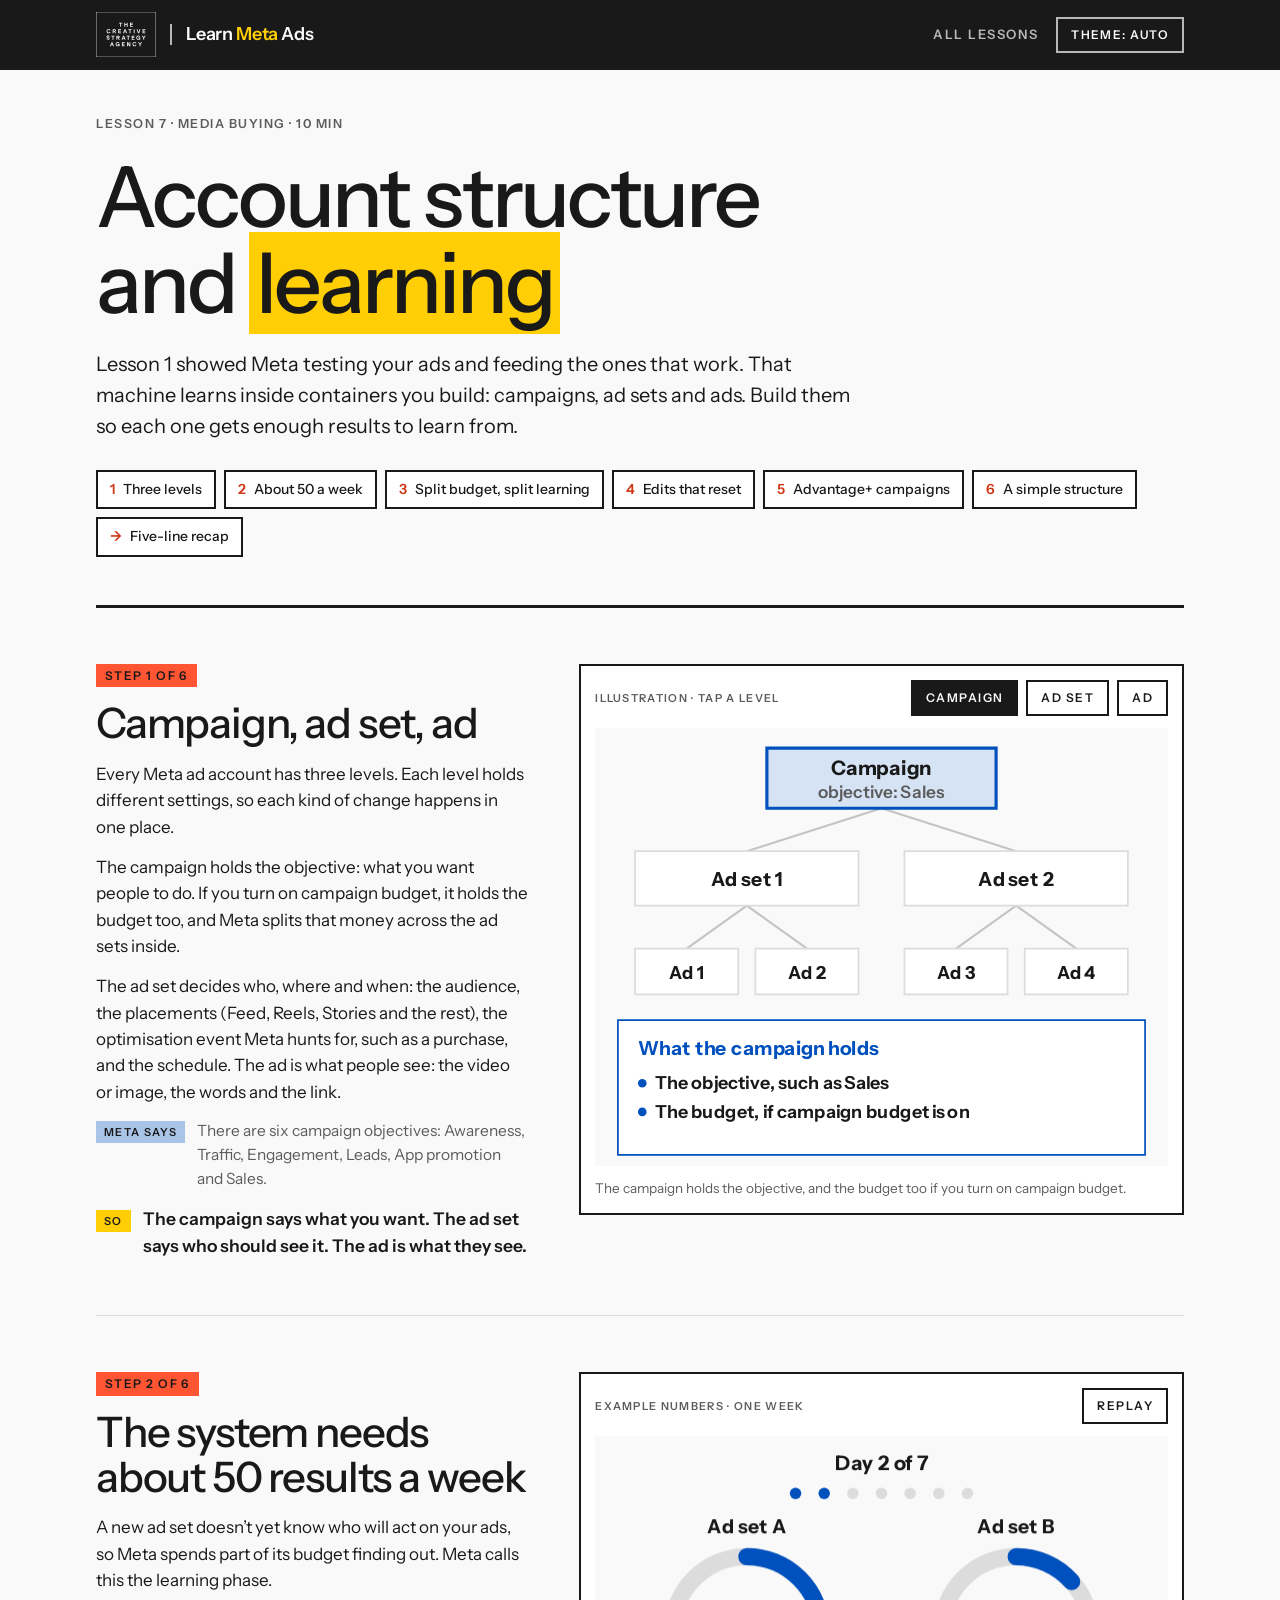
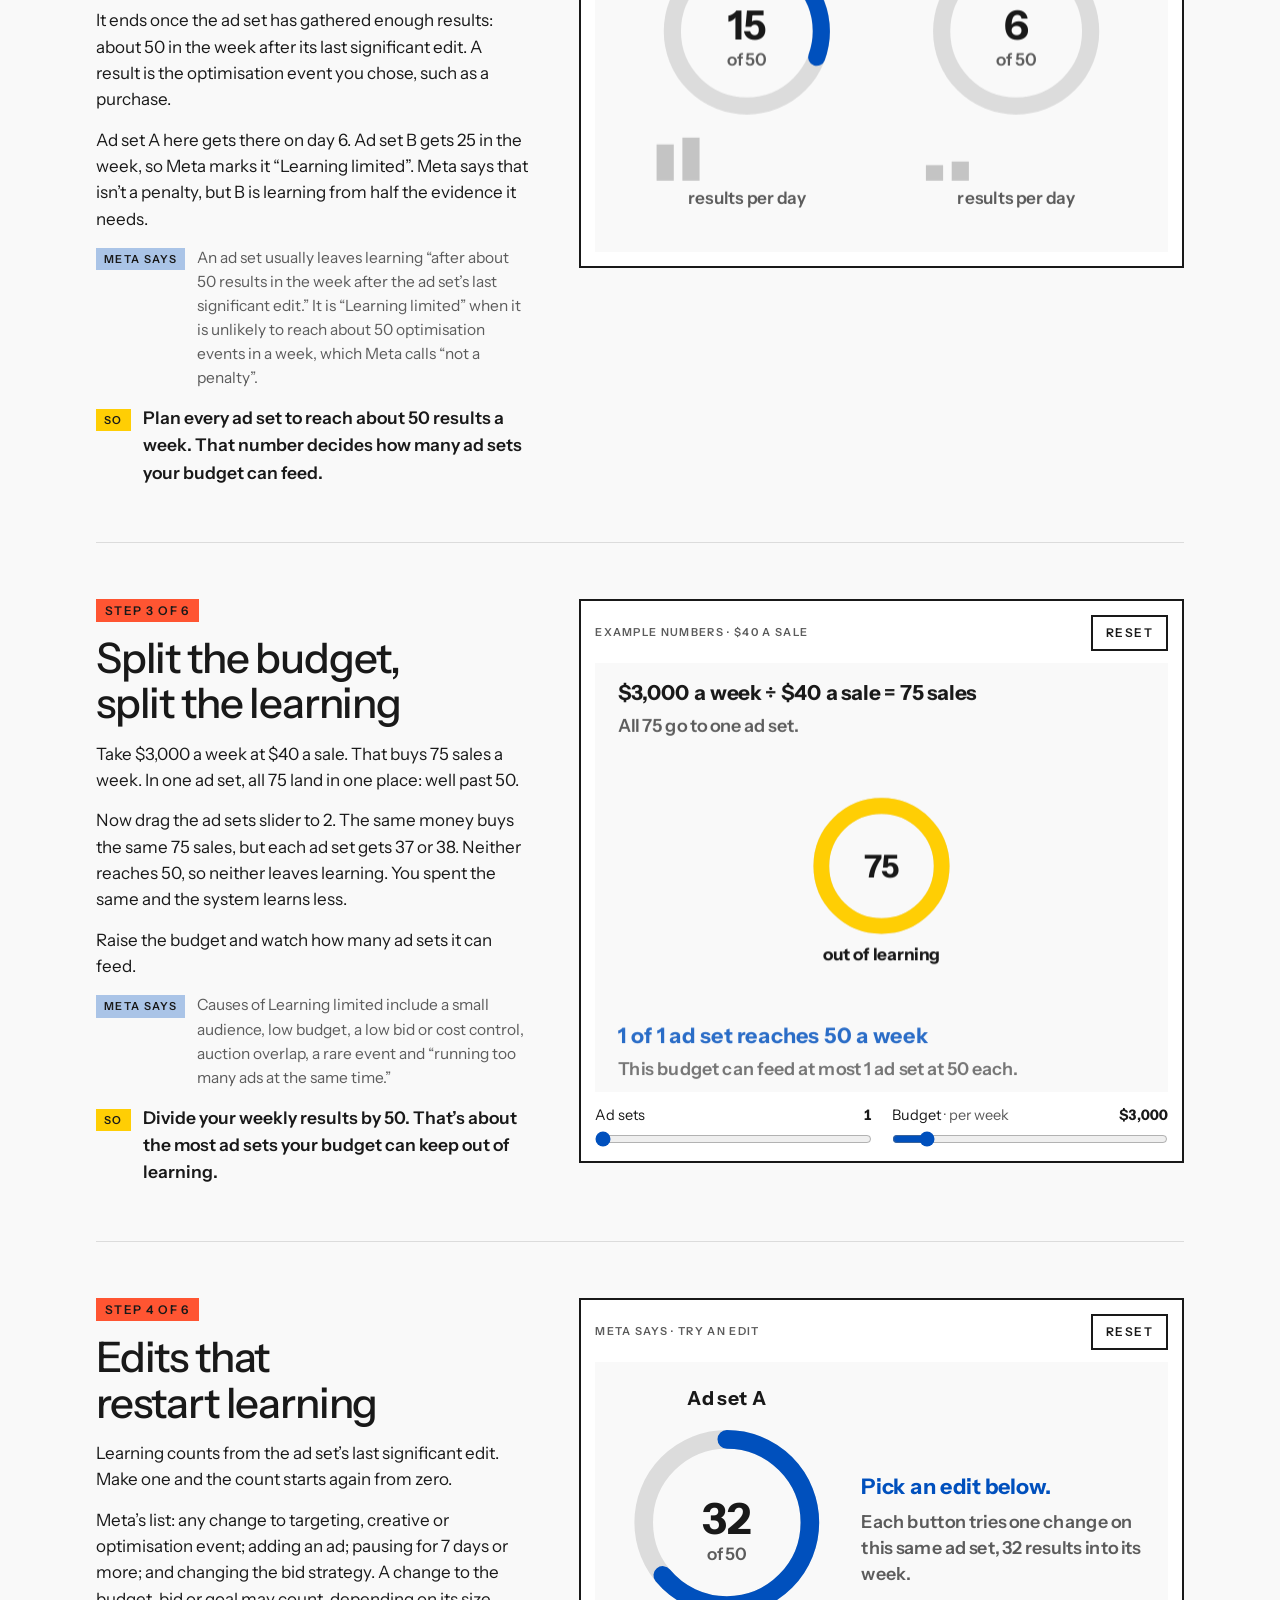
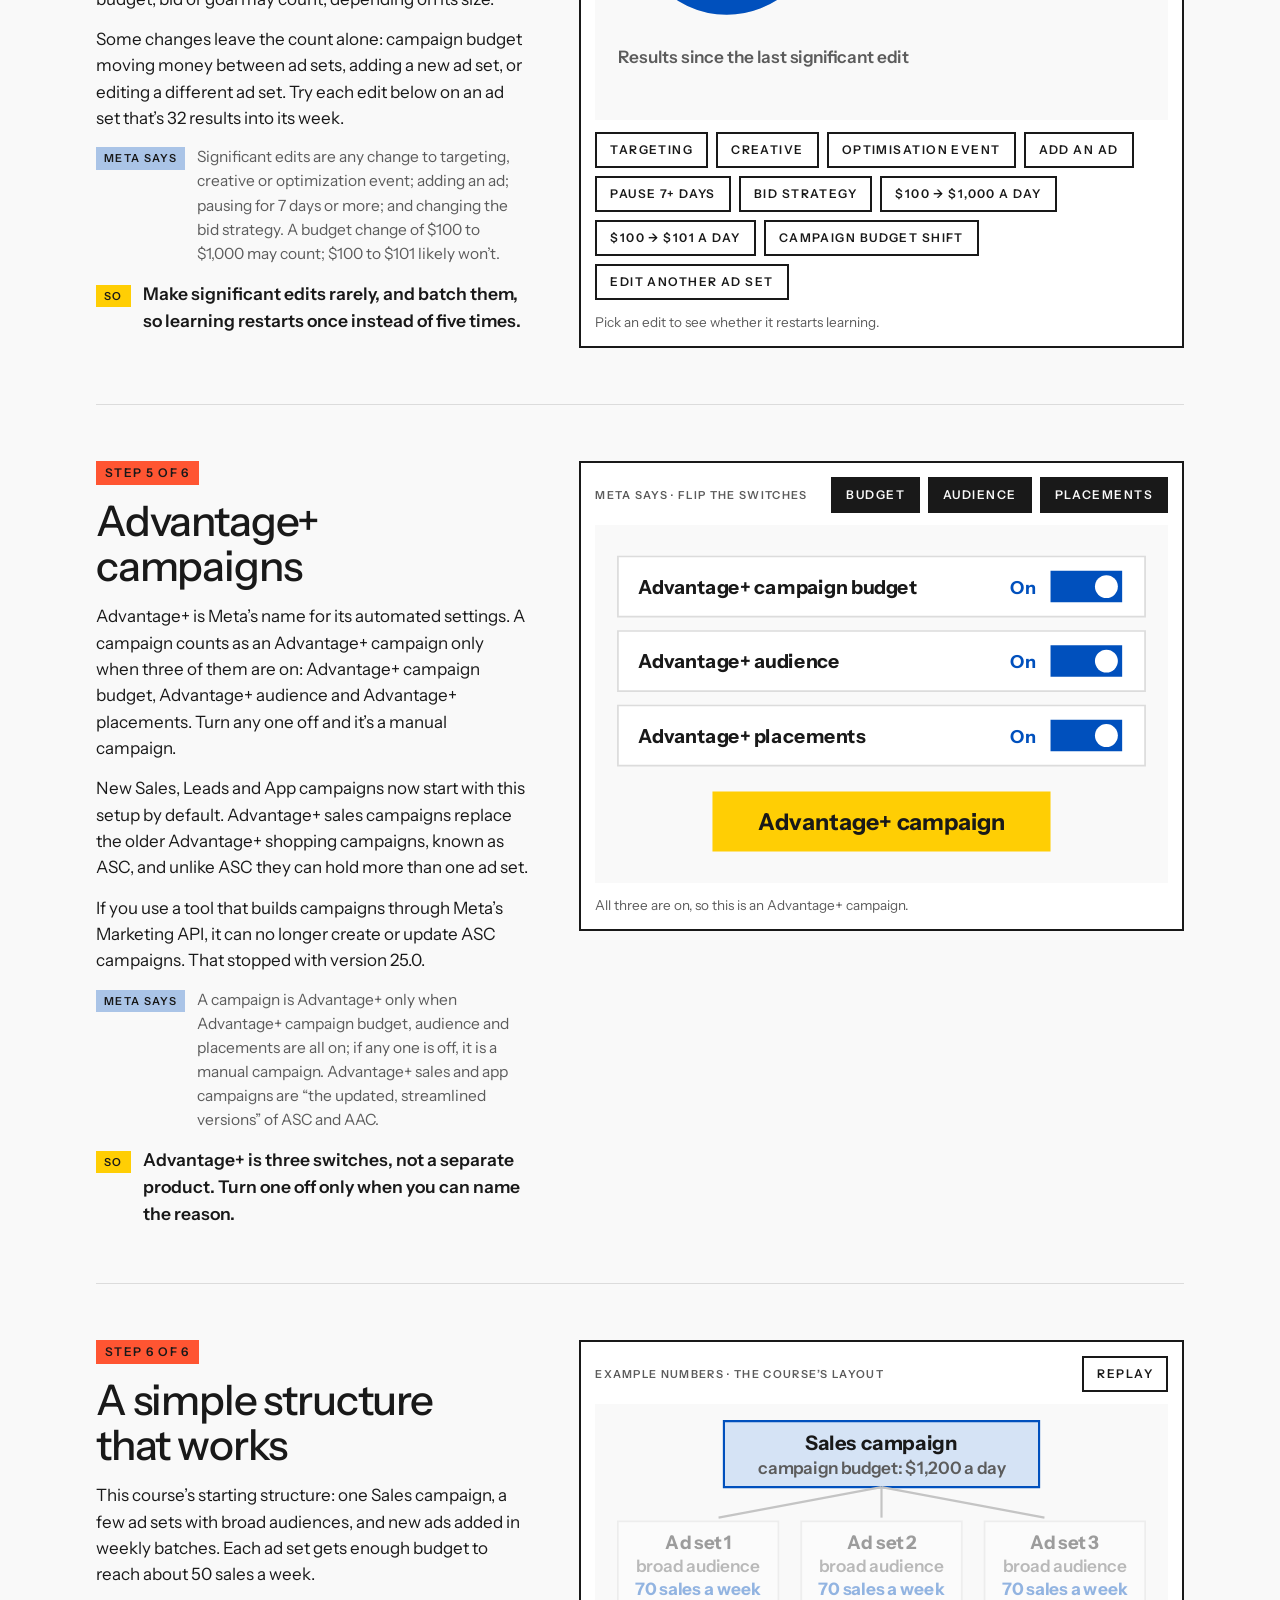
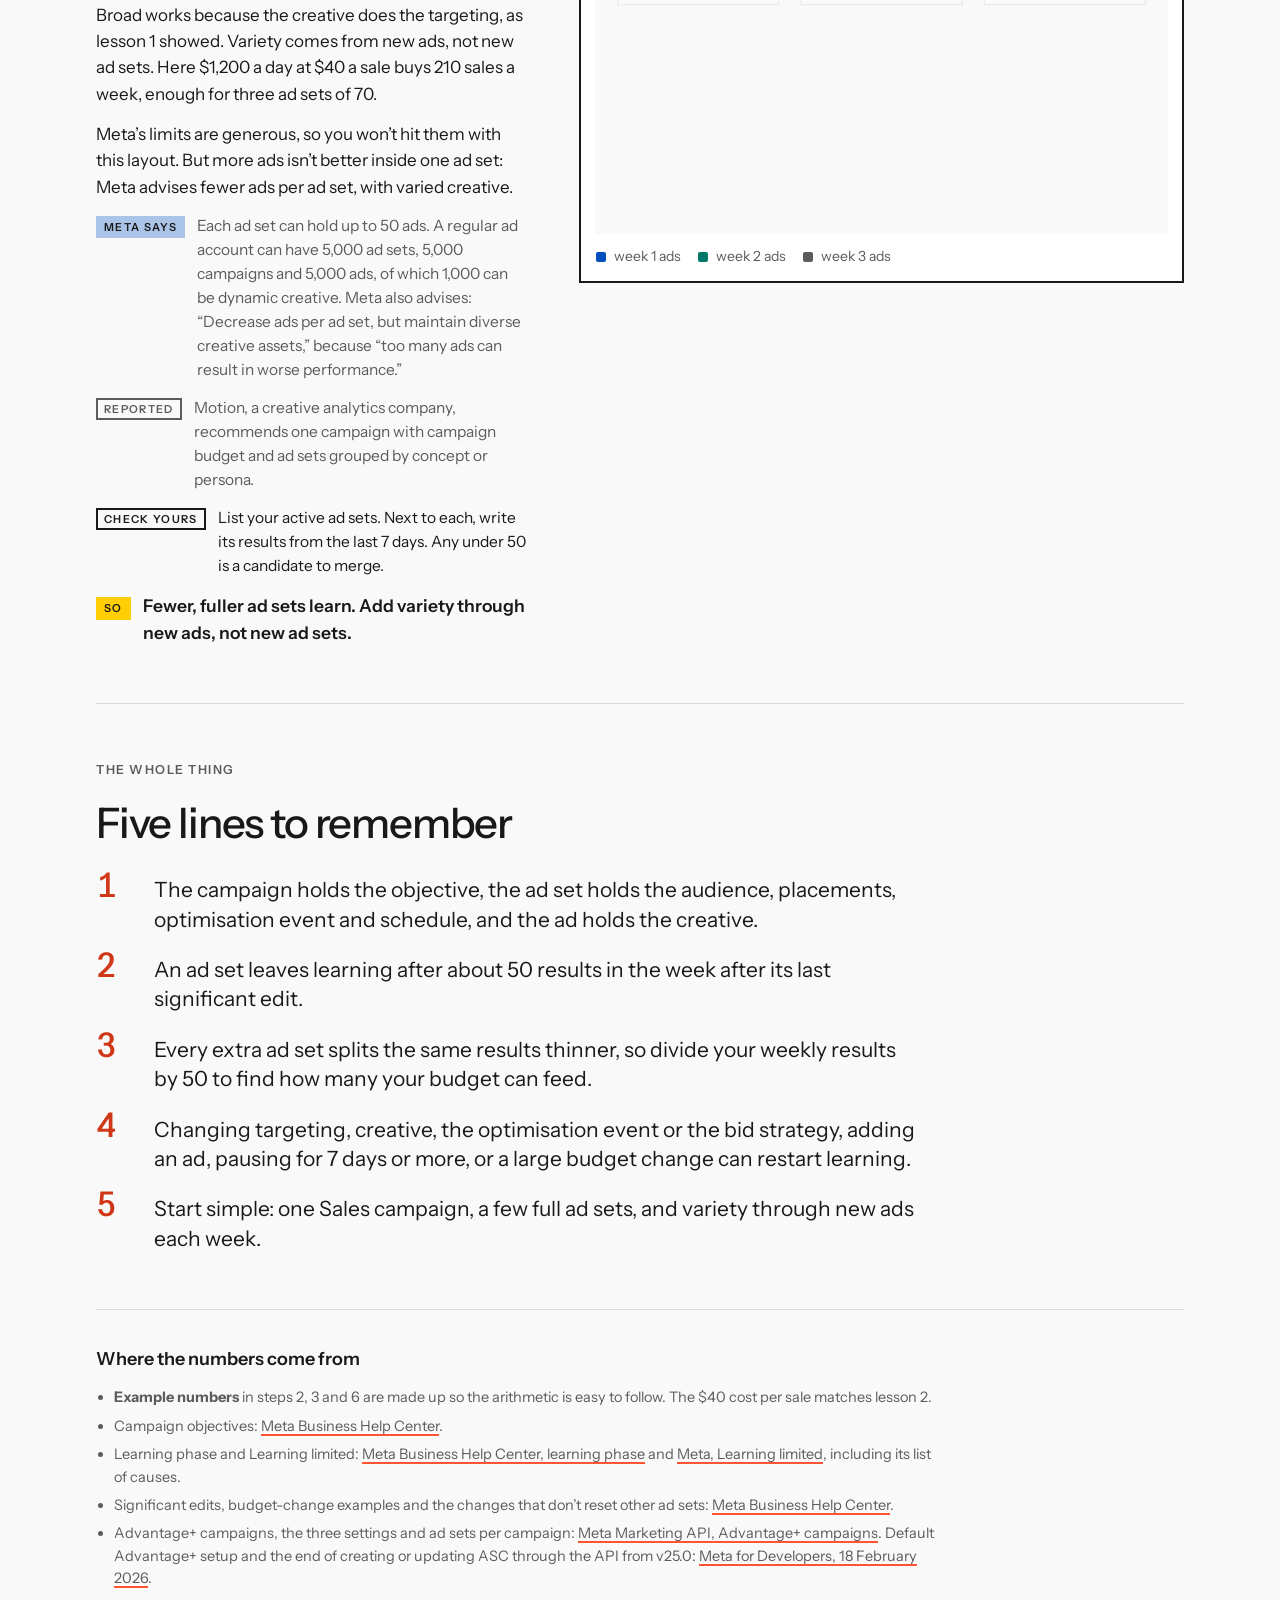
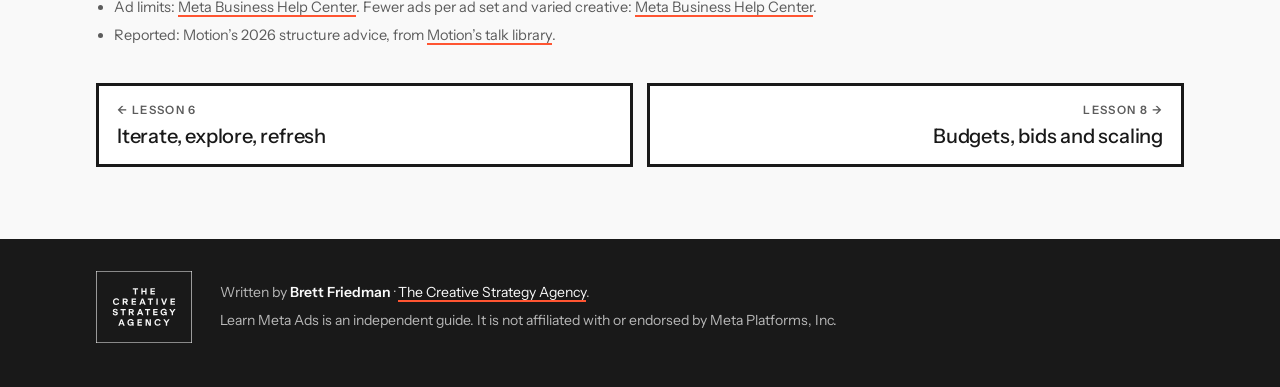
==== commit 526d84cf: "Restyle the site in The Creative Strategy Agency's brand Instrument Sans throughout, ink #191919 bar" ====
--- a/account-structure/index.html
+++ b/account-structure/index.html
@@ -14,12 +14,11 @@
 <meta property="og:url" content="https://learnmetaads.com/account-structure/">
 <meta property="og:image" content="https://learnmetaads.com/og.png">
 <meta name="twitter:card" content="summary_large_image">
-<meta name="theme-color" content="#F1F3F7" media="(prefers-color-scheme: light)">
-<meta name="theme-color" content="#0D1016" media="(prefers-color-scheme: dark)">
+<meta name="theme-color" content="#191919">
 <link rel="icon" href="../favicon.svg" type="image/svg+xml">
 <link rel="preconnect" href="https://fonts.googleapis.com">
 <link rel="preconnect" href="https://fonts.gstatic.com" crossorigin>
-<link rel="stylesheet" href="https://fonts.googleapis.com/css2?family=Atkinson+Hyperlegible:ital,wght@0,400;0,700;1,400&family=Recursive:slnt,wght,CASL,CRSV,MONO@-15..0,300..1000,0..1,0..1,0..1&display=swap">
+<link rel="stylesheet" href="https://fonts.googleapis.com/css2?family=Instrument+Sans:ital,wght@0,400..700;1,400..700&display=swap">
 <link rel="stylesheet" href="../assets/site.css">
 <script>try{var t=localStorage.getItem('lma-theme');if(t==='light'||t==='dark')document.documentElement.dataset.theme=t}catch(e){}</script>
 <!-- /head -->
@@ -27,7 +26,7 @@
 <body>
 <!-- bar -->
 <header class="bar"><div class="bar-in">
-<a class="mark" href="../"><svg width="22" height="22" viewBox="0 0 22 22" aria-hidden="true"><rect x="1" y="1" width="20" height="20" rx="5" style="fill:var(--you)"/><rect x="5.5" y="7" width="11" height="8" rx="2" style="fill:none;stroke:var(--on-you)" stroke-width="1.6" stroke-dasharray="2.6 1.8"/></svg><span>Learn <b>Meta</b> Ads</span></a>
+<a class="mark" href="../" aria-label="Learn Meta Ads, home"><img src="../assets/tcsa-logo.svg" alt="" width="60" height="45"><span>Learn <b>Meta</b> Ads</span></a>
 <nav class="bar-nav" aria-label="Site"><a href="../#lessons">All lessons</a><button class="btn" type="button" data-theme-btn>Theme: auto</button></nav>
 </div></header>
 <!-- /bar -->
@@ -192,8 +191,11 @@
 </main>
 <!-- foot -->
 <footer class="foot"><div class="foot-in">
+<a class="foot-logo" href="https://thecreativestrategyagency.com/" aria-label="The Creative Strategy Agency"><img src="../assets/tcsa-logo.svg" alt="" width="96" height="72"></a>
+<div class="foot-text">
 <p>Written by <b>Brett Friedman</b> · <a href="https://thecreativestrategyagency.com/">The Creative Strategy Agency</a>.</p>
 <p>Learn Meta Ads is an independent guide. It is not affiliated with or endorsed by Meta Platforms, Inc.</p>
+</div>
 </div></footer>
 <!-- /foot -->
 <script src="../assets/engine.js"></script>
--- a/assets/site.css
+++ b/assets/site.css
@@ -1,190 +1,224 @@
-/* Learn Meta Ads: shared styles.
+/* Learn Meta Ads: shared styles, in The Creative Strategy Agency's brand.
+   TCSA's look: Instrument Sans, ink #191919 on off-white, flat orange / light-blue / yellow blocks, square corners, heavy frames.
    Each lesson is a run of small experiments read top to bottom. A step pairs a short explanation with a live stage; on phones the stage drops under the text. */
 :root{
-  --bg:#F1F3F7;
+  /* brand fills: the same in both themes, always with ink text on top */
+  --orange:#FF5532;
+  --blue:#AAC4E7;
+  --yellow:#FFCE04;
+  --on-brand:#191919;
+  /* night bands: site bar and footer */
+  --night:#191919;
+  --night-ink:#F9F9F9;
+  --night-muted:#B8B8B8;
+  --night-line:#191919;
+
+  --bg:#F9F9F9;
   --surface:#FFFFFF;
-  --ink:#131722;
-  --muted:#586074;
-  --line:#D6DBE5;
-  --faint:#C2C9D6;
-  --you:#2D3AE8;
-  --you-soft:#E2E5FF;
+  --ink:#191919;
+  --muted:#5C5C5C;
+  --line:#DCDCDC;
+  --faint:#C4C4C4;
+  --frame:#191919;
+  --brand-ink:#D03716;
+  /* chart roles used by the lesson canvases */
+  --you:#0050BD;
+  --you-soft:#D5E3F5;
   --on-you:#FFFFFF;
-  --alt:#0A8C7E;
-  --alt-soft:#D9F2EE;
-  --win:#E3A300;
-  --on-win:#1C1503;
-  --loss:#C23B26;
-  --loss-soft:#FBE3DE;
-  --display:"Recursive", ui-sans-serif, system-ui, -apple-system, "Segoe UI", sans-serif;
-  --body:"Atkinson Hyperlegible", ui-sans-serif, system-ui, -apple-system, "Segoe UI", sans-serif;
-  --mono:"Recursive", ui-monospace, "SF Mono", Menlo, Consolas, monospace;
+  --alt:#00796B;
+  --alt-soft:#D3EEE8;
+  --win:#FFCE04;
+  --on-win:#191919;
+  --loss:#D03716;
+  --loss-soft:#FFE0D7;
+
+  --font:"Instrument Sans", ui-sans-serif, system-ui, -apple-system, "Segoe UI", sans-serif;
+  --display:var(--font);
+  --body:var(--font);
+  --mono:var(--font);
   color-scheme:light;
 }
 @media (prefers-color-scheme: dark){
   :root:not([data-theme="light"]){
-    --bg:#0D1016; --surface:#151A23; --ink:#E6E9F0; --muted:#98A1B3; --line:#262D3A; --faint:#3A4354;
-    --you:#8B95FF; --you-soft:#1D2350; --on-you:#0D1016; --alt:#3BCAB7; --alt-soft:#11302C; --win:#F2BD38; --on-win:#1C1503;
-    --loss:#FF7B61; --loss-soft:#3A1A14;
+    --night:#0B0B0B; --night-line:#2E2E2E;
+    --bg:#141414; --surface:#1E1E1E; --ink:#F9F9F9; --muted:#A8A8A8; --line:#333333; --faint:#4A4A4A; --frame:#E6E6E5; --brand-ink:#FF6A4B;
+    --you:#AAC4E7; --you-soft:#1F2C3D; --on-you:#191919; --alt:#5ED3C0; --alt-soft:#12302A; --win:#FFCE04; --on-win:#191919;
+    --loss:#FF5532; --loss-soft:#3C1D15;
     color-scheme:dark;
   }
 }
 :root[data-theme="dark"]{
-  --bg:#0D1016; --surface:#151A23; --ink:#E6E9F0; --muted:#98A1B3; --line:#262D3A; --faint:#3A4354;
-  --you:#8B95FF; --you-soft:#1D2350; --on-you:#0D1016; --alt:#3BCAB7; --alt-soft:#11302C; --win:#F2BD38; --on-win:#1C1503;
-  --loss:#FF7B61; --loss-soft:#3A1A14;
+  --night:#0B0B0B; --night-line:#2E2E2E;
+  --bg:#141414; --surface:#1E1E1E; --ink:#F9F9F9; --muted:#A8A8A8; --line:#333333; --faint:#4A4A4A; --frame:#E6E6E5; --brand-ink:#FF6A4B;
+  --you:#AAC4E7; --you-soft:#1F2C3D; --on-you:#191919; --alt:#5ED3C0; --alt-soft:#12302A; --win:#FFCE04; --on-win:#191919;
+  --loss:#FF5532; --loss-soft:#3C1D15;
   color-scheme:dark;
 }
 *{box-sizing:border-box}
-html{-webkit-text-size-adjust:100%;padding-top:env(safe-area-inset-top,0px);padding-bottom:env(safe-area-inset-bottom,0px)}
+html{-webkit-text-size-adjust:100%;padding-top:env(safe-area-inset-top,0px);padding-bottom:env(safe-area-inset-bottom,0px);background:var(--night)}
 @media (prefers-reduced-motion: no-preference){html{scroll-behavior:smooth}}
-body{margin:0;background:var(--bg);color:var(--ink);font-family:var(--body);font-size:17px;line-height:1.55;-webkit-font-smoothing:antialiased}
+body{margin:0;background:var(--bg);color:var(--ink);font-family:var(--font);font-size:17px;line-height:1.55;-webkit-font-smoothing:antialiased}
 img,svg{max-width:100%}
 [hidden]{display:none!important}
-a{color:var(--you);text-underline-offset:2px}
+a{color:inherit;text-decoration-color:var(--orange);text-decoration-thickness:2px;text-underline-offset:3px}
+a:hover{color:var(--brand-ink)}
 .gut{padding-left:max(16px,env(safe-area-inset-left,0px));padding-right:max(16px,env(safe-area-inset-right,0px))}
 .wrap{max-width:1120px;margin:0 auto;padding-left:max(16px,env(safe-area-inset-left,0px));padding-right:max(16px,env(safe-area-inset-right,0px));padding-block:8px 40px}
 
-.eyebrow,.stepno,.tag,.label,.toc a,.btn,.formula,.sliders output,.mark,.bar-nav a,.pager small,.card-meta,.track-no{font-family:var(--mono);font-variation-settings:"MONO" 1,"CASL" 0}
-.eyebrow{font-size:12.5px;letter-spacing:.08em;text-transform:uppercase;color:var(--muted);margin:0}
-
-/* site bar */
-.bar{border-bottom:1px solid var(--line);background:var(--bg)}
+.eyebrow,.stepno,.tag,.label,.btn,.pager small,.card-meta,.track-no,.start,.tbl th{letter-spacing:.12em;text-transform:uppercase;font-weight:600}
+.eyebrow{font-size:12.5px;color:var(--muted);margin:0}
+.formula,.sliders output,.calc input,.readout dd,.vol b,.chain b,.card-no,.recap li::before{font-variant-numeric:tabular-nums}
+
+/* site bar: TCSA's ink navbar */
+.bar{background:var(--night);color:var(--night-ink);border-bottom:1px solid var(--night-line)}
 .bar-in{max-width:1120px;margin:0 auto;padding-left:max(16px,env(safe-area-inset-left,0px));padding-right:max(16px,env(safe-area-inset-right,0px));padding-block:12px;display:flex;flex-wrap:wrap;align-items:center;justify-content:space-between;gap:10px 18px}
-.mark{display:inline-flex;align-items:center;gap:9px;font-size:14px;font-weight:800;letter-spacing:.02em;color:var(--ink);text-decoration:none}
-.mark svg{flex:none}
-.mark span b{color:var(--you);font-weight:800}
-.bar-nav{display:flex;align-items:center;gap:6px 16px;flex-wrap:wrap}
-.bar-nav a{font-size:13px;color:var(--muted);text-decoration:none}
-.bar-nav a:hover{color:var(--ink)}
+.mark{display:inline-flex;align-items:center;gap:14px;color:var(--night-ink);text-decoration:none}
+.mark:hover{color:var(--night-ink)}
+.mark img{display:block;width:60px;height:auto;flex:none}
+.mark span{font-size:18px;font-weight:600;letter-spacing:-.01em;padding-left:14px;border-left:2px solid var(--night-muted);line-height:1.15}
+.mark span b{color:var(--yellow);font-weight:600}
+.bar-nav{display:flex;align-items:center;gap:8px 18px;flex-wrap:wrap}
+.bar-nav a{font-size:13px;font-weight:600;letter-spacing:.12em;text-transform:uppercase;color:var(--night-muted);text-decoration:none}
+.bar-nav a:hover{color:var(--night-ink)}
+.bar .btn{color:var(--night-ink);border-color:var(--night-muted);background:transparent}
+.bar .btn:hover{background:var(--night-ink);border-color:var(--night-ink);color:#191919}
 
 /* lesson hero */
-.hero{display:grid;gap:20px;padding-block:28px 44px;border-bottom:1px solid var(--line)}
-h1{font-family:var(--display);font-variation-settings:"CASL" 1;font-weight:860;font-size:clamp(40px,7.2vw,82px);line-height:.96;letter-spacing:-.028em;margin:0;max-width:13ch;text-wrap:balance}
-h1 span{color:var(--you)}
+.hero{display:grid;gap:22px;padding-block:36px 48px;border-bottom:3px solid var(--frame)}
+h1{font-family:var(--font);font-weight:500;font-size:clamp(40px,7.2vw,84px);line-height:1.02;letter-spacing:-.035em;margin:0;max-width:14ch;text-wrap:balance}
+h1 span{background:var(--yellow);color:var(--on-brand);padding:0 .08em;-webkit-box-decoration-break:clone;box-decoration-break:clone}
 .lede{margin:0;max-width:58ch;font-size:clamp(17px,1.6vw,20px)}
 .toc{display:flex;flex-wrap:wrap;gap:8px;margin:6px 0 0;padding:0;list-style:none}
-.toc a{display:inline-flex;gap:8px;align-items:baseline;font-size:13px;padding:7px 11px;border:1px solid var(--line);border-radius:999px;background:var(--surface);color:var(--ink);text-decoration:none}
-.toc a:hover{border-color:var(--you)}
-.toc a b{color:var(--you)}
+.toc a{display:inline-flex;gap:8px;align-items:baseline;font-size:14px;font-weight:500;padding:7px 12px;border:2px solid var(--frame);background:var(--surface);color:var(--ink);text-decoration:none}
+.toc a:hover{background:var(--ink);color:var(--bg)}
+.toc a b{color:var(--brand-ink);font-weight:600}
+.toc a:hover b{color:inherit}
 
 /* steps */
 .step{display:grid;grid-template-columns:minmax(0,5fr) minmax(0,7fr);gap:clamp(20px,4vw,52px);align-items:start;padding-block:56px;border-bottom:1px solid var(--line);scroll-margin-top:8px}
 .copy{display:grid;gap:14px;min-width:0}
 .copy p,.copy ul,.copy ol{margin:0;max-width:62ch}
 .copy ul,.copy ol{padding-left:20px;display:grid;gap:6px}
-.stepno{font-size:13px;letter-spacing:.07em;text-transform:uppercase;color:var(--you);font-weight:700;margin:0}
-h2{font-family:var(--display);font-variation-settings:"CASL" .55;font-weight:790;font-size:clamp(28px,3.3vw,40px);line-height:1.06;letter-spacing:-.016em;margin:0;text-wrap:balance}
-.label{display:inline-block;font-size:11px;letter-spacing:.07em;text-transform:uppercase;padding:4px 8px 3px;border-radius:6px;white-space:nowrap;line-height:1.2}
+.stepno{justify-self:start;font-size:12px;background:var(--orange);color:var(--on-brand);padding:5px 9px 4px;margin:0;line-height:1.2}
+h2{font-family:var(--font);font-weight:500;font-size:clamp(28px,3.3vw,42px);line-height:1.08;letter-spacing:-.028em;margin:0;text-wrap:balance}
+.label{display:inline-block;font-size:11px;padding:5px 8px 4px;white-space:nowrap;line-height:1.2}
 .so,.data,.do{display:grid;grid-template-columns:auto minmax(0,1fr);gap:12px;align-items:baseline}
-.so{font-weight:700;font-size:17.5px}
-.so .label{background:var(--you);color:var(--on-you)}
+.so{font-weight:600;font-size:17.5px}
+.so .label{background:var(--yellow);color:var(--on-brand)}
 .data{font-size:15.5px;color:var(--muted)}
-.data .label{border:1px solid var(--alt);color:var(--alt);padding:3px 7px 2px}
-.data.meta .label{border-color:var(--you);color:var(--you)}
-.data.rep .label{border-color:var(--muted);color:var(--muted)}
+.data .label{background:var(--ink);color:var(--bg)}
+.data.meta .label{background:var(--blue);color:var(--on-brand)}
+.data.rep .label{background:transparent;border:2px solid var(--muted);color:var(--muted);padding:3px 6px 2px}
 .data strong{color:var(--ink)}
 .do{font-size:15.5px}
-.do .label{background:var(--alt-soft);color:var(--ink);border:1px solid var(--alt);padding:3px 7px 2px}
-
-.stage{margin:0;background:var(--surface);border:1px solid var(--line);border-radius:16px;padding:14px;display:grid;gap:12px;min-width:0}
+.do .label{background:transparent;border:2px solid var(--frame);color:var(--ink);padding:3px 6px 2px}
+
+.stage{margin:0;background:var(--surface);border:2px solid var(--frame);padding:14px;display:grid;gap:12px;min-width:0}
 .stage-head{display:flex;flex-wrap:wrap;justify-content:space-between;align-items:center;gap:8px}
-.tag{font-size:11.5px;letter-spacing:.06em;text-transform:uppercase;color:var(--muted)}
-canvas{display:block;width:100%;height:auto;max-width:100%;border-radius:10px;background:var(--bg);touch-action:manipulation}
+.tag{font-size:11px;color:var(--muted)}
+canvas{display:block;width:100%;height:auto;max-width:100%;background:var(--bg);touch-action:manipulation}
 canvas.tap{cursor:pointer}
 .btns{display:flex;flex-wrap:wrap;gap:8px}
-.btn{font-size:13px;line-height:1;padding:9px 12px;border-radius:8px;border:1px solid var(--line);background:var(--bg);color:var(--ink);cursor:pointer}
-.btn:hover{border-color:var(--ink)}
-.btn.primary{background:var(--you);border-color:var(--you);color:var(--on-you)}
+.btn{font-family:var(--font);font-size:12px;line-height:1;padding:10px 13px;border:2px solid var(--frame);background:transparent;color:var(--ink);cursor:pointer}
+.btn:hover{background:var(--ink);color:var(--bg)}
+.btn.primary{background:var(--blue);border-color:var(--blue);color:var(--on-brand)}
+.btn.primary:hover{background:transparent;color:var(--ink)}
 .btn[aria-pressed="true"]{background:var(--ink);border-color:var(--ink);color:var(--bg)}
 .btn:focus-visible,.toc a:focus-visible,input[type=range]:focus-visible,a:focus-visible,select:focus-visible{outline:2px solid var(--you);outline-offset:2px}
 
 .chain{display:flex;flex-wrap:wrap;gap:6px 16px;font-size:14px;margin:0;padding:0;list-style:none}
 .chain li{display:flex;align-items:center;gap:7px}
-.chain b{font-variant-numeric:tabular-nums}
-.sw{width:11px;height:11px;border-radius:50%;flex:none}
-.formula{font-size:13px;margin:0;color:var(--muted);overflow-wrap:anywhere;line-height:1.5}
+.sw{width:11px;height:11px;flex:none}
+.formula{font-size:13.5px;margin:0;color:var(--muted);overflow-wrap:anywhere;line-height:1.5}
 .formula strong{color:var(--ink)}
 .sliders{display:grid;grid-template-columns:repeat(2,minmax(0,1fr));gap:12px 20px}
 .sliders.one{grid-template-columns:minmax(0,1fr)}
 .sliders label{display:grid;gap:4px;font-size:14.5px}
 .sliders .row{display:flex;justify-content:space-between;gap:8px}
 .sliders .row em{font-style:normal;color:var(--muted)}
-.sliders output{font-weight:700;font-variant-numeric:tabular-nums}
+.sliders output{font-weight:700}
 input[type=range]{width:100%;margin:0;accent-color:var(--you)}
 .legend{display:flex;flex-wrap:wrap;gap:6px 16px;margin:0;padding:0;list-style:none;font-size:14px;color:var(--muted)}
 .legend li{display:flex;align-items:center;gap:7px}
 .legend svg{flex:none}
 .vol{display:flex;flex-wrap:wrap;align-items:baseline;gap:6px 10px;margin:0;font-size:15px}
-.vol b{font-family:var(--display);font-variation-settings:"CASL" 1;font-weight:860;font-size:34px;line-height:1;font-variant-numeric:tabular-nums}
-.vol b.w{color:var(--on-win);background:var(--win);padding:2px 8px 0;border-radius:8px}
+.vol b{font-weight:600;font-size:34px;line-height:1;letter-spacing:-.02em}
+.vol b.w{color:var(--on-win);background:var(--win);padding:2px 8px 0}
 .vol b.l{color:var(--loss)}
 .calc{display:grid;grid-template-columns:repeat(auto-fit,minmax(min(100%,150px),1fr));gap:10px 14px;margin:0}
 .calc label{display:grid;gap:4px;font-size:14px;color:var(--muted);min-width:0}
-.calc input{font:700 16px/1.2 var(--mono);font-variation-settings:"MONO" 1;font-variant-numeric:tabular-nums;width:100%;min-width:0;padding:8px 10px;border:1px solid var(--line);border-radius:8px;background:var(--bg);color:var(--ink)}
-.calc input:focus-visible{outline:2px solid var(--you);outline-offset:1px}
+.calc input{font:600 16px/1.2 var(--font);width:100%;min-width:0;padding:8px 10px;border:2px solid var(--line);border-radius:0;background:var(--bg);color:var(--ink)}
+.calc input:focus-visible{outline:2px solid var(--you);outline-offset:1px;border-color:var(--frame)}
 .check{list-style:none;margin:0;padding:0;display:grid;gap:8px}
 .check label{display:grid;grid-template-columns:auto minmax(0,1fr);gap:10px;align-items:baseline;font-size:15.5px;cursor:pointer}
 .check input{accent-color:var(--you);width:17px;height:17px;margin:0;transform:translateY(3px)}
 .readout{display:grid;grid-template-columns:repeat(auto-fit,minmax(min(100%,120px),1fr));gap:8px;margin:0}
-.readout div{background:var(--bg);border-radius:10px;padding:8px 10px;display:grid;gap:2px;min-width:0}
+.readout div{background:var(--bg);border:2px solid var(--line);padding:8px 10px;display:grid;gap:2px;min-width:0}
 .readout dt{font-size:12.5px;color:var(--muted)}
-.readout dd{margin:0;font-family:var(--display);font-variation-settings:"CASL" .6;font-weight:820;font-size:22px;line-height:1.1;font-variant-numeric:tabular-nums}
+.readout dd{margin:0;font-weight:600;font-size:22px;line-height:1.1;letter-spacing:-.01em}
 .readout .hot dd{color:var(--you)}
 .readout .bad dd{color:var(--loss)}
 
 .tbl{overflow-x:auto;margin:0;max-width:100%}
 .tbl table{border-collapse:collapse;font-size:14.5px;min-width:480px;width:100%}
 .tbl th,.tbl td{text-align:left;padding:8px 10px;border-bottom:1px solid var(--line);vertical-align:top}
-.tbl th{font-family:var(--mono);font-variation-settings:"MONO" 1;font-size:12px;letter-spacing:.05em;text-transform:uppercase;color:var(--muted);font-weight:600}
+.tbl th{font-size:11.5px;color:var(--muted);border-bottom:2px solid var(--frame)}
 
 .recap{padding-block:56px;border-bottom:1px solid var(--line);display:grid;gap:22px;scroll-margin-top:8px}
 .recap ol{list-style:none;margin:0;padding:0;display:grid;gap:14px;counter-reset:r;max-width:820px}
 .recap li{counter-increment:r;display:grid;grid-template-columns:44px minmax(0,1fr);gap:14px;align-items:baseline;font-size:clamp(18px,1.8vw,21px);line-height:1.4}
-.recap li::before{content:counter(r);font-family:var(--display);font-variation-settings:"CASL" 1;font-weight:860;font-size:30px;line-height:1;color:var(--you)}
+.recap li::before{content:counter(r);font-weight:500;font-size:34px;line-height:1;color:var(--brand-ink)}
 
 .sources{padding-block:36px 8px;display:grid;gap:12px;font-size:14.5px;color:var(--muted)}
-.sources h3{font-family:var(--display);font-variation-settings:"CASL" .5;font-weight:760;font-size:18px;color:var(--ink);margin:0}
+.sources h3{font-weight:600;font-size:18px;color:var(--ink);margin:0}
 .sources ul{margin:0;padding-left:18px;display:grid;gap:6px;max-width:84ch}
 
 /* prev / next */
-.pager{display:grid;grid-template-columns:repeat(2,minmax(0,1fr));gap:12px;padding-block:28px 8px}
-.pager > a,.pager > div{display:grid;gap:4px;padding:16px 18px;border:1px solid var(--line);border-radius:14px;background:var(--surface);color:var(--ink);text-decoration:none;min-width:0}
+.pager{display:grid;grid-template-columns:repeat(2,minmax(0,1fr));gap:14px;padding-block:28px 8px}
+.pager > a,.pager > div{display:grid;gap:4px;padding:16px 18px;border:3px solid var(--frame);background:var(--surface);color:var(--ink);text-decoration:none;min-width:0}
 .pager > div.soon{border-style:dashed;background:transparent;color:var(--muted)}
-.pager a:hover{border-color:var(--you)}
 .pager .next{text-align:right}
-.pager small{font-size:12px;letter-spacing:.07em;text-transform:uppercase;color:var(--muted)}
-.pager span{font-family:var(--display);font-variation-settings:"CASL" .55;font-weight:780;font-size:19px;line-height:1.2}
+.pager small{font-size:11.5px;color:var(--muted)}
+.pager span{font-weight:500;font-size:20px;line-height:1.2;letter-spacing:-.01em}
 .pager .gap{visibility:hidden}
 
-/* site footer */
-.foot{border-top:1px solid var(--line);margin-top:24px}
-.foot-in{max-width:1120px;margin:0 auto;padding-left:max(16px,env(safe-area-inset-left,0px));padding-right:max(16px,env(safe-area-inset-right,0px));padding-block:24px 40px;display:grid;gap:6px;font-size:14px;color:var(--muted)}
+/* hard offset shadow on hover, like a block being lifted off the page */
+a.card,.pager > a{transition:transform .14s ease,box-shadow .14s ease}
+a.card:hover,.pager > a:hover{transform:translate(-3px,-3px);box-shadow:6px 6px 0 var(--orange);color:var(--ink)}
+@media (prefers-reduced-motion: reduce){a.card,.pager > a{transition:none}a.card:hover,.pager > a:hover{transform:none}}
+
+/* site footer: TCSA ink band */
+.foot{background:var(--night);color:var(--night-muted);margin-top:24px}
+.foot-in{max-width:1120px;margin:0 auto;padding-left:max(16px,env(safe-area-inset-left,0px));padding-right:max(16px,env(safe-area-inset-right,0px));padding-block:32px 44px;display:flex;flex-wrap:wrap;align-items:center;gap:18px 28px;font-size:14px}
+.foot-logo{flex:none;display:block}
+.foot-logo img{display:block;width:96px;height:auto}
+.foot-text{display:grid;gap:6px;min-width:0;flex:1 1 300px}
 .foot-in p{margin:0;max-width:80ch}
-.foot-in b{color:var(--ink)}
+.foot-in b{color:var(--night-ink);font-weight:600}
+.foot-in a{color:var(--night-ink)}
+.foot-in a:hover{color:var(--yellow)}
 
 /* home */
-.home-hero{display:grid;grid-template-columns:minmax(0,7fr) minmax(0,5fr);gap:clamp(20px,4vw,52px);align-items:center;padding-block:36px 48px;border-bottom:1px solid var(--line)}
+.home-hero{display:grid;grid-template-columns:minmax(0,7fr) minmax(0,5fr);gap:clamp(20px,4vw,52px);align-items:center;padding-block:40px 52px;border-bottom:3px solid var(--frame)}
 .home-hero .copy{gap:18px}
 .home-hero h1{max-width:11ch}
-.start{display:inline-flex;align-items:center;gap:10px;justify-self:start;font-family:var(--mono);font-variation-settings:"MONO" 1;font-size:14px;font-weight:700;padding:12px 16px;border-radius:10px;background:var(--you);color:var(--on-you);text-decoration:none}
-.start:hover{filter:brightness(1.08)}
-.tracks{display:grid;gap:44px;padding-block:48px 24px}
+.start{display:inline-flex;align-items:center;gap:10px;justify-self:start;font-size:14px;padding:14px 20px;border:3px solid var(--orange);background:var(--orange);color:var(--on-brand);text-decoration:none}
+.start:hover{background:transparent;color:var(--ink)}
+.tracks{display:grid;gap:52px;padding-block:52px 24px}
 .track{display:grid;grid-template-columns:minmax(0,3fr) minmax(0,9fr);gap:clamp(16px,3vw,40px);align-items:start}
-.track-head{display:grid;gap:8px;min-width:0}
-.track-no{font-size:12.5px;letter-spacing:.08em;text-transform:uppercase;color:var(--you);font-weight:700;margin:0}
+.track-head{display:grid;gap:10px;min-width:0}
+.track-no{justify-self:start;font-size:12px;margin:0;background:var(--blue);color:var(--on-brand);padding:5px 9px 4px;line-height:1.2}
 .track-head h2{font-size:clamp(24px,2.6vw,32px)}
 .track-head p{margin:0;color:var(--muted);font-size:15.5px}
-.cards{display:grid;grid-template-columns:repeat(auto-fill,minmax(min(100%,250px),1fr));gap:12px;margin:0;padding:0;list-style:none}
-.card{display:grid;grid-template-rows:auto auto 1fr auto;gap:8px;height:100%;padding:16px 18px;border:1px solid var(--line);border-radius:14px;background:var(--surface);color:var(--ink);text-decoration:none;min-width:0}
-a.card:hover{border-color:var(--you)}
-.card-no{font-family:var(--display);font-variation-settings:"CASL" 1;font-weight:860;font-size:30px;line-height:1;color:var(--you)}
-.card h3{font-family:var(--display);font-variation-settings:"CASL" .55;font-weight:780;font-size:19px;line-height:1.2;margin:0;text-wrap:balance}
+.cards{display:grid;grid-template-columns:repeat(auto-fill,minmax(min(100%,250px),1fr));gap:14px;margin:0;padding:0;list-style:none}
+.card{display:grid;grid-template-rows:auto auto 1fr auto;gap:8px;height:100%;padding:16px 18px;border:3px solid var(--frame);background:var(--surface);color:var(--ink);text-decoration:none;min-width:0}
+.card-no{font-weight:500;font-size:36px;line-height:1;letter-spacing:-.03em;color:var(--brand-ink)}
+.card h3{font-weight:600;font-size:19px;line-height:1.2;letter-spacing:-.01em;margin:0;text-wrap:balance}
 .card p{margin:0;font-size:15px;color:var(--muted)}
-.card-meta{font-size:12px;letter-spacing:.05em;text-transform:uppercase;color:var(--muted)}
+.card-meta{font-size:11.5px;color:var(--muted)}
 .card.soon{border-style:dashed;background:transparent}
 .card.soon .card-no,.card.soon h3{color:var(--muted)}
-.about{display:grid;gap:12px;padding-block:32px 8px;border-top:1px solid var(--line);max-width:760px}
+.about{display:grid;gap:12px;padding-block:36px 8px;border-top:3px solid var(--frame);max-width:760px}
 .about h2{font-size:clamp(22px,2.4vw,28px)}
 .about p{margin:0}
 
@@ -195,7 +229,10 @@
   .home-hero,.track{grid-template-columns:minmax(0,1fr)}
 }
 @media (max-width:520px){
-  .stage{padding:8px;margin-inline:-6px;border-radius:14px}
+  .stage{padding:8px;margin-inline:-6px}
   .pager{grid-template-columns:minmax(0,1fr)}
   .pager .next{text-align:left}
-}
+  .mark{gap:10px}
+  .mark img{width:44px}
+  .mark span{font-size:16px;padding-left:10px}
+}
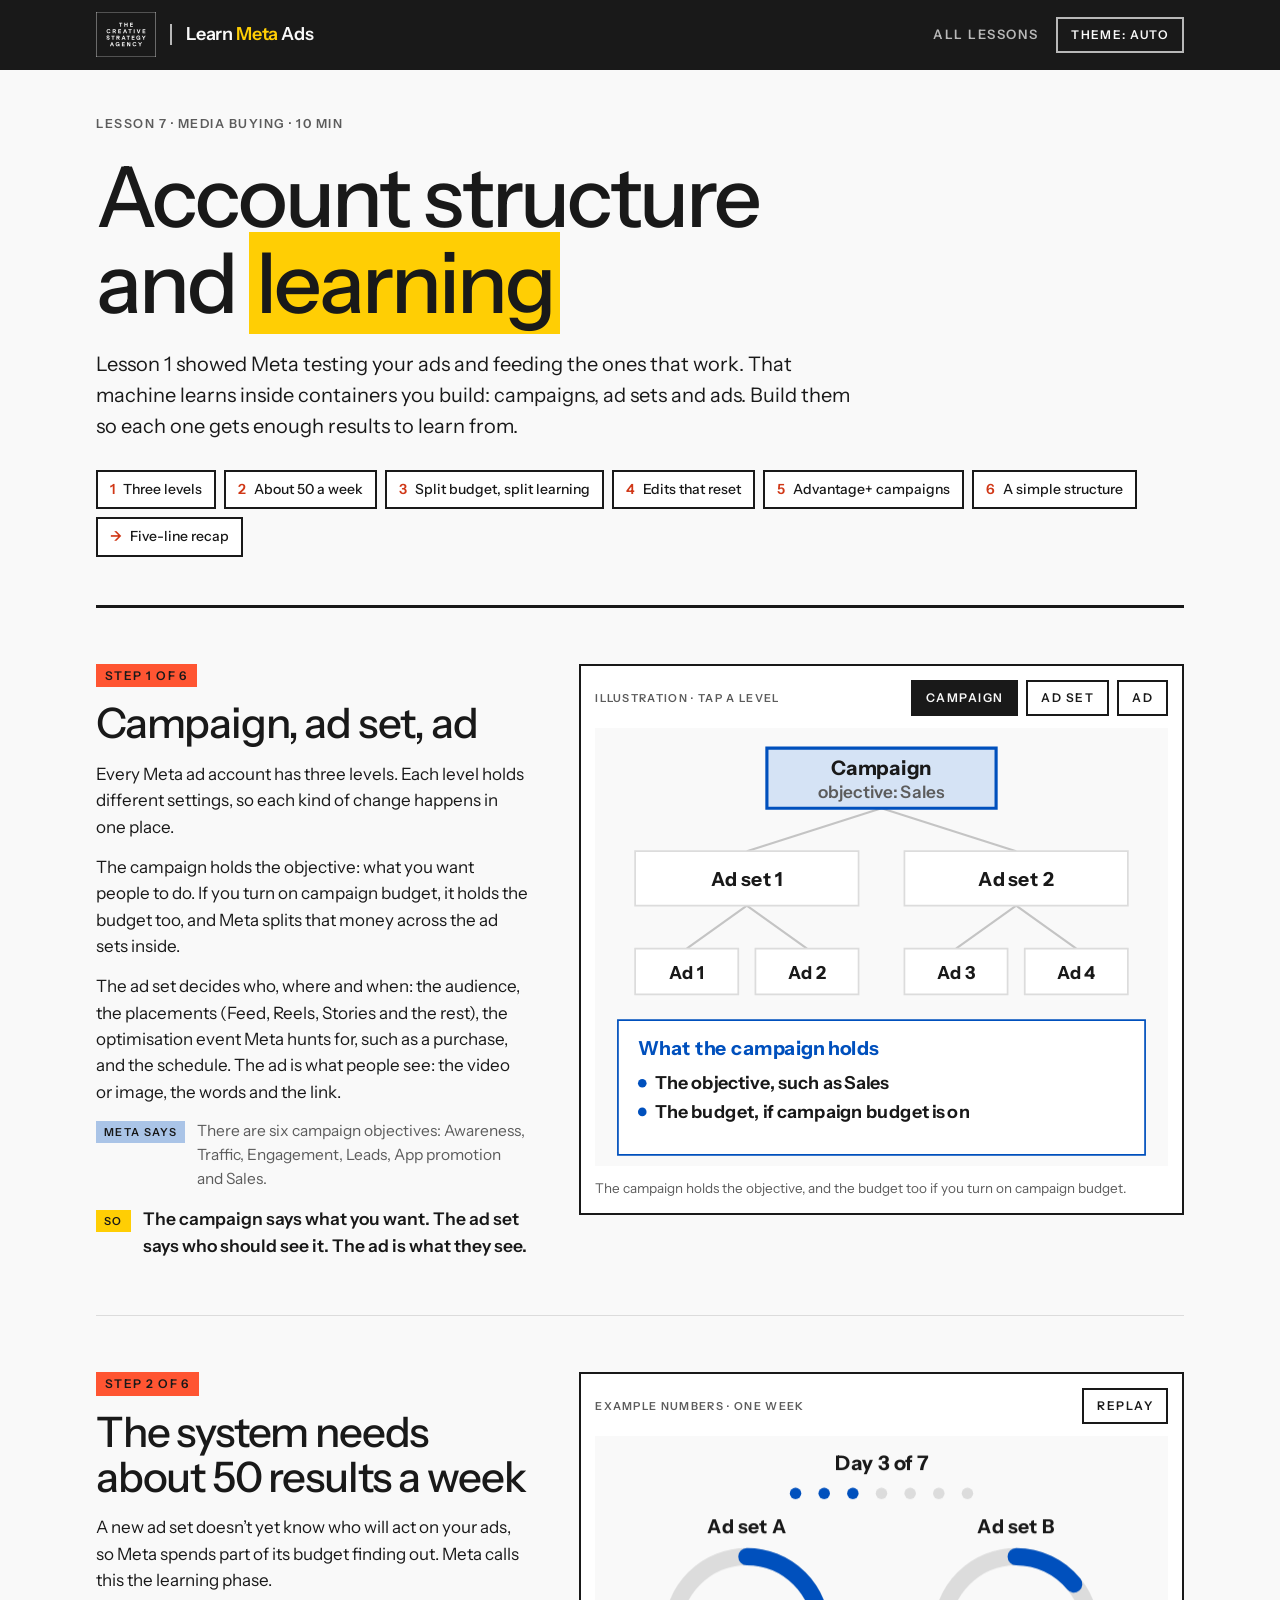
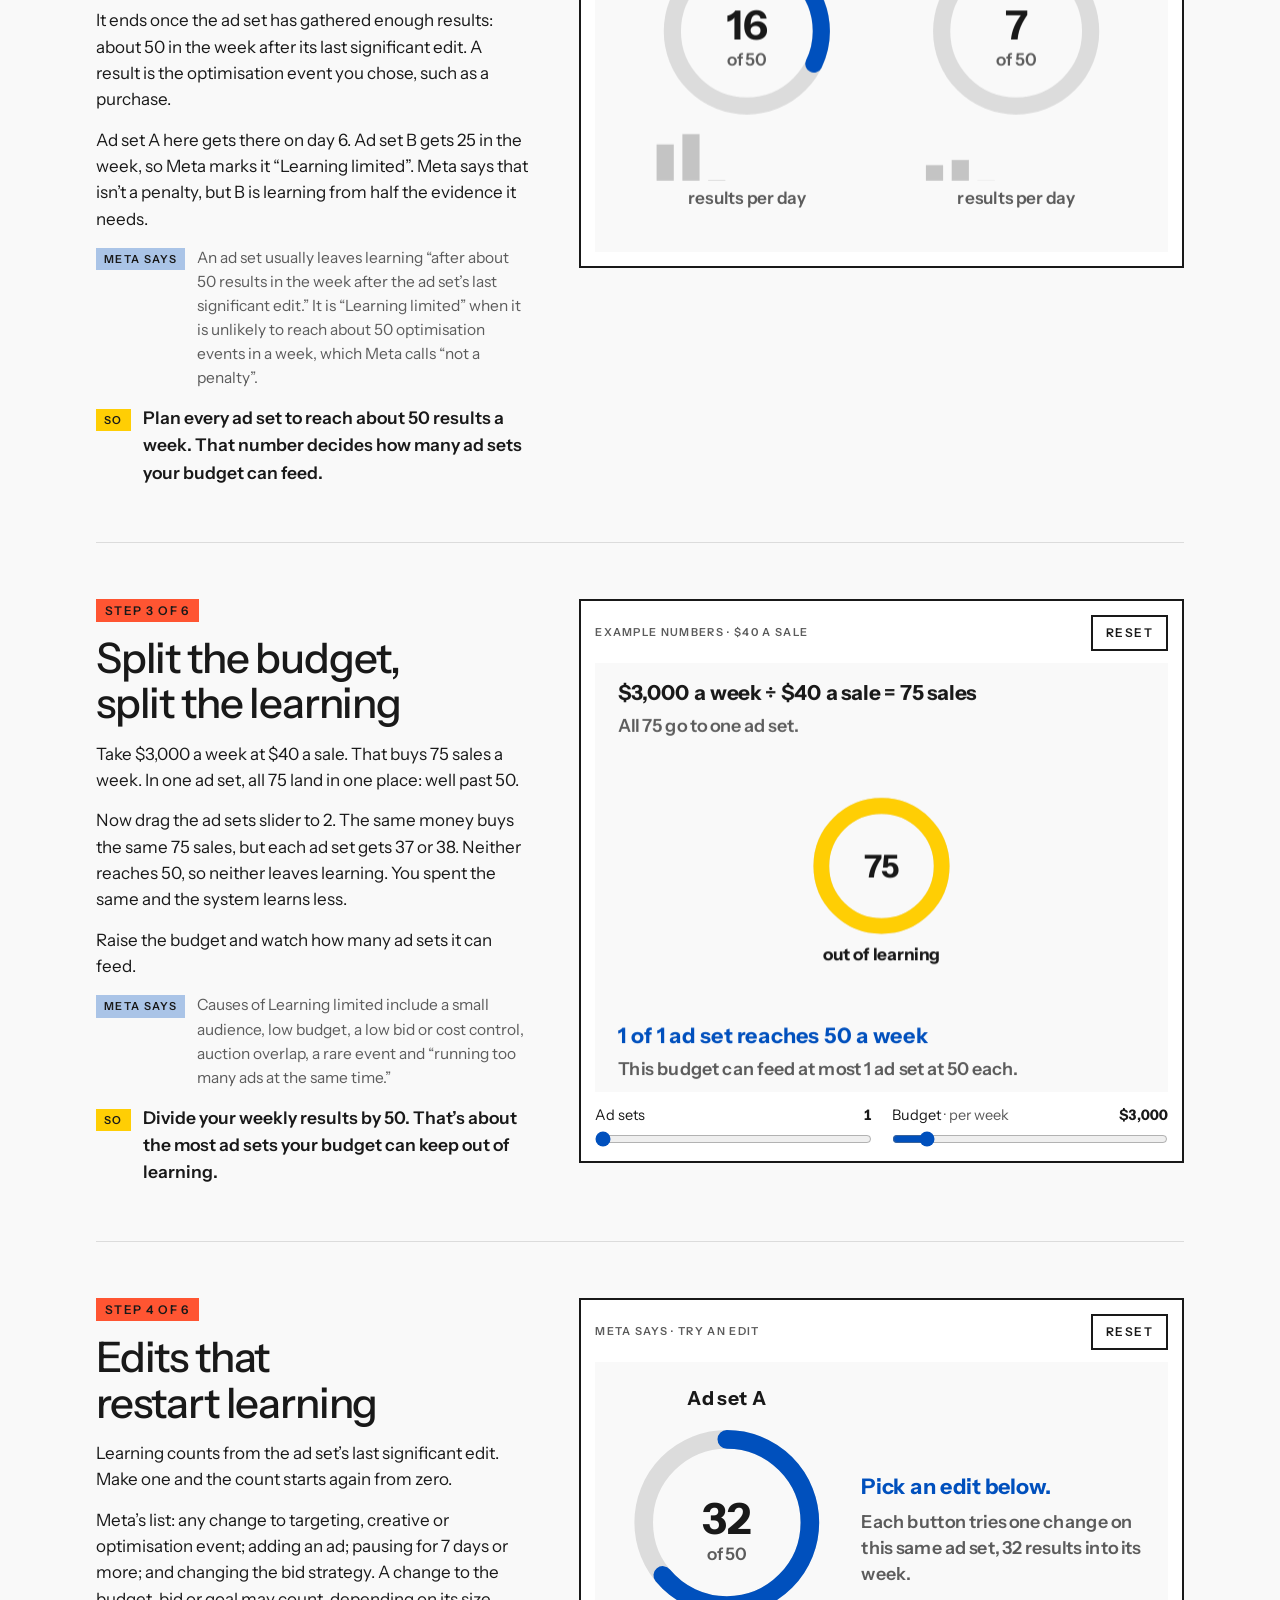
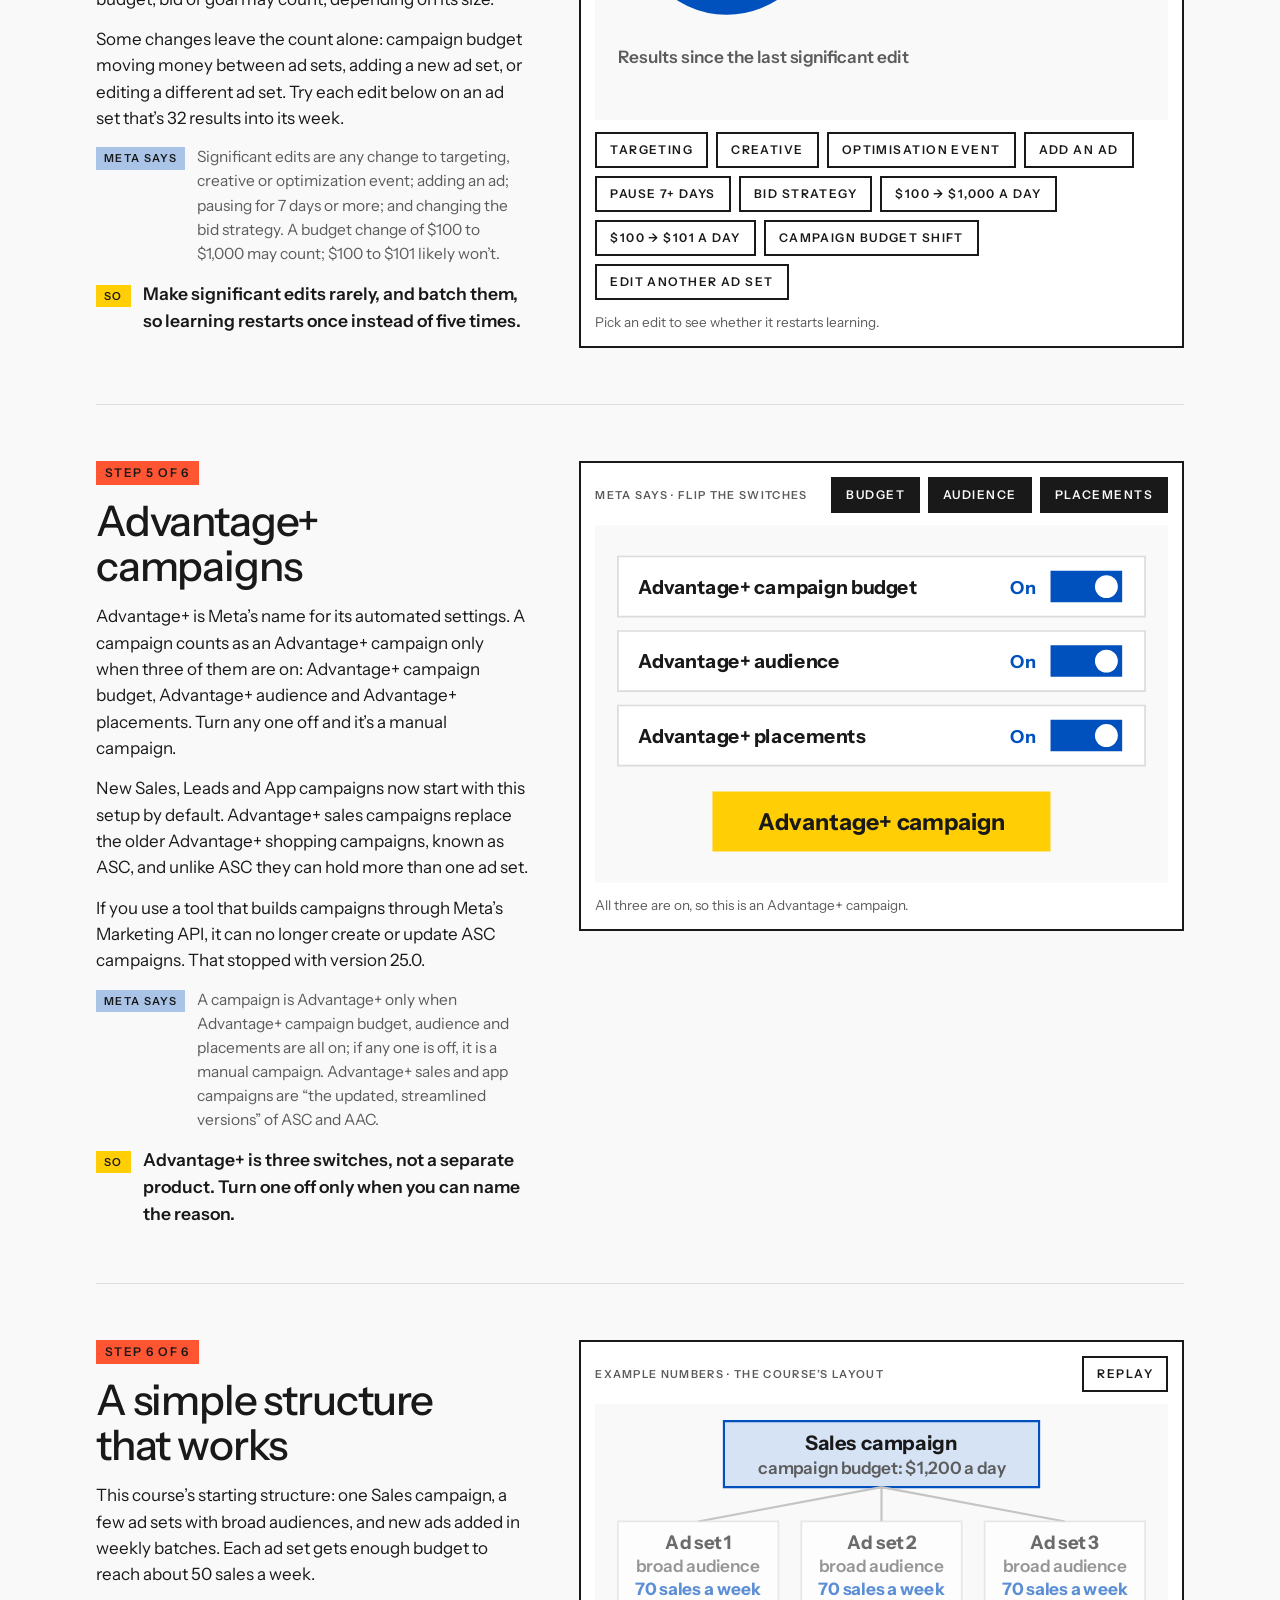
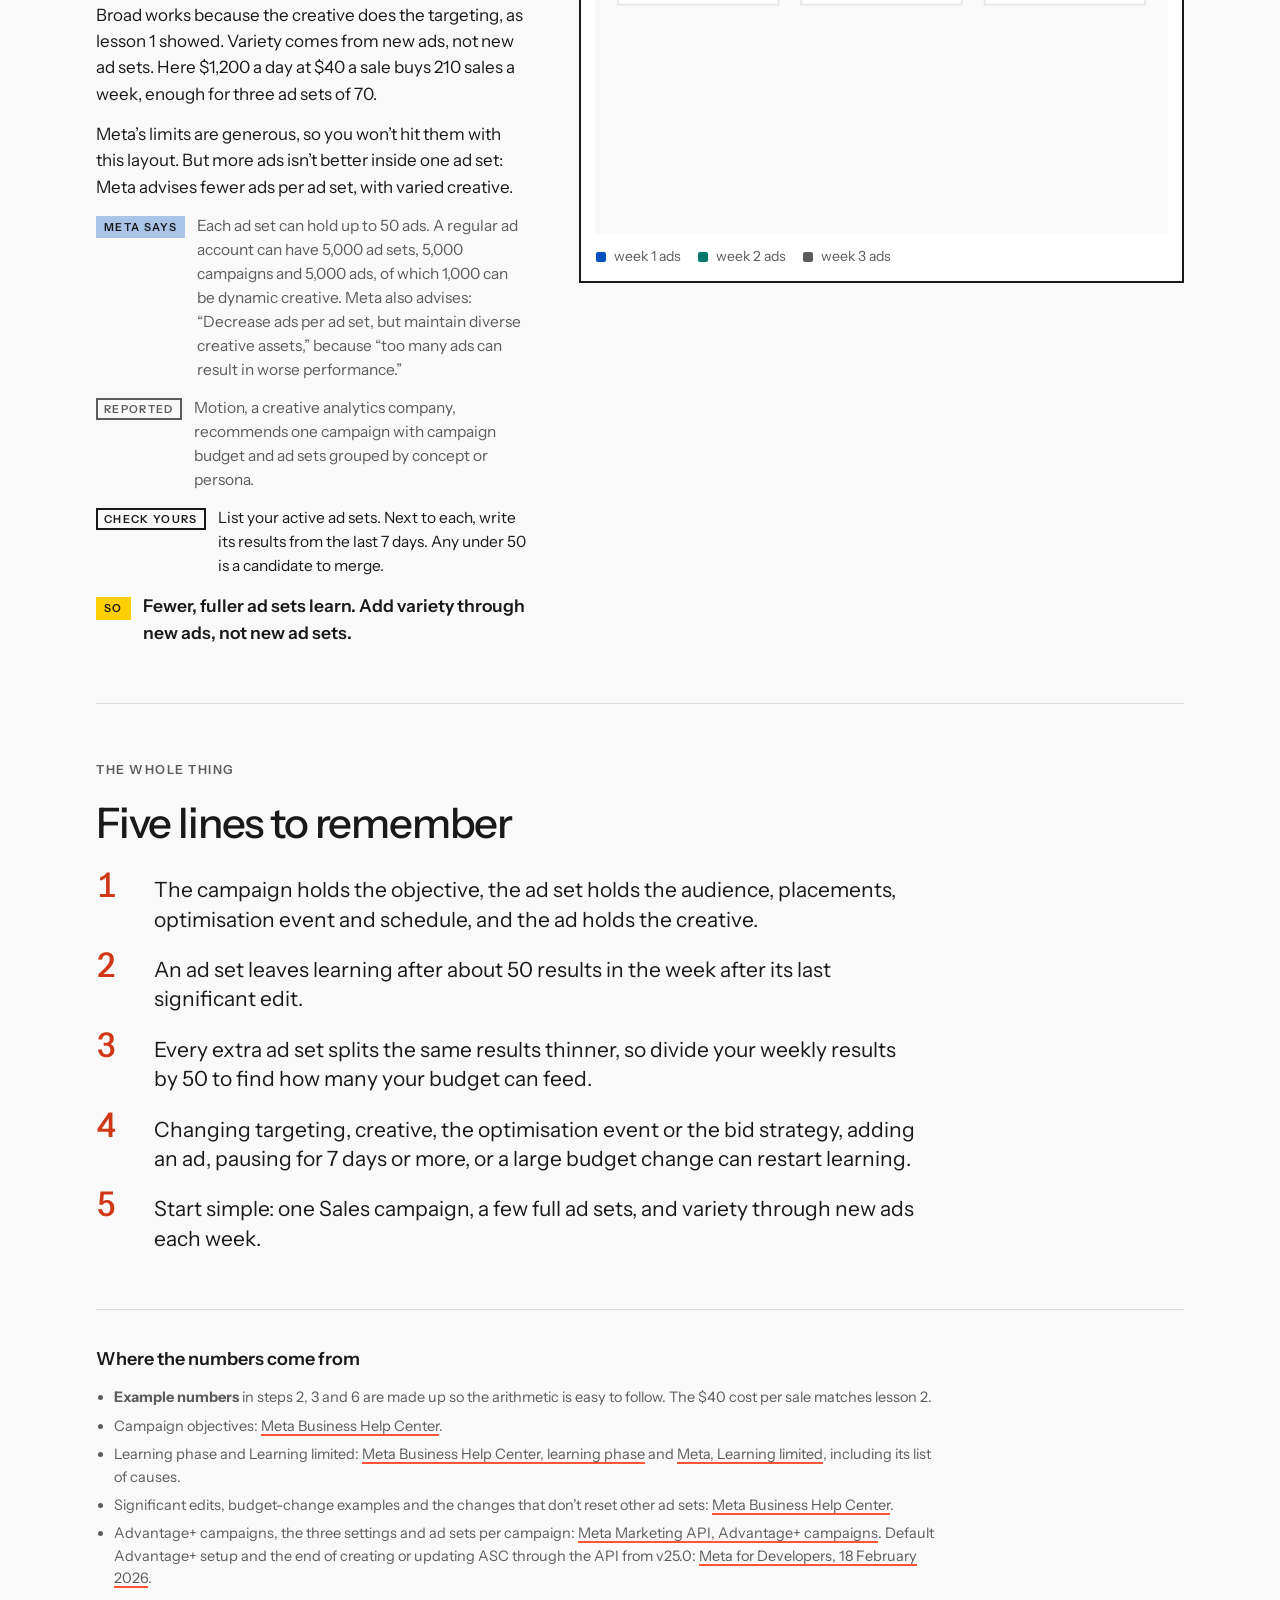
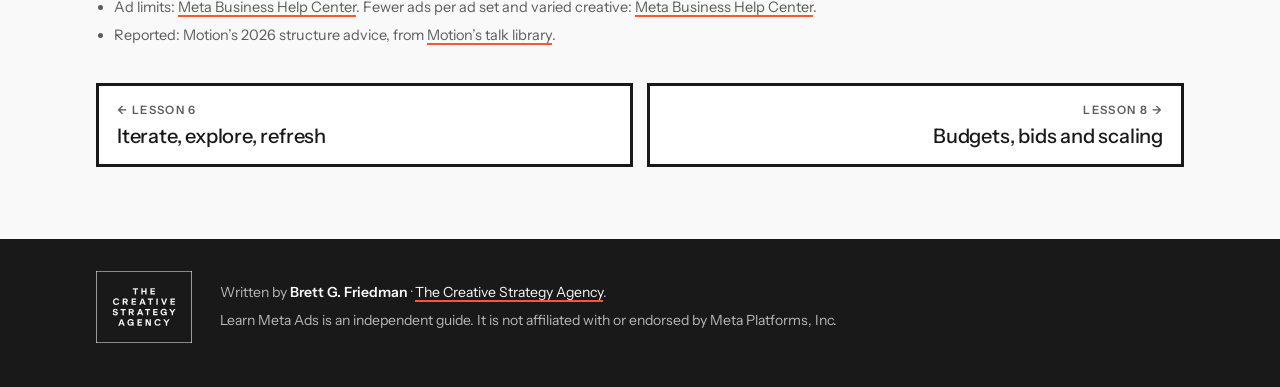
==== commit 33ad81df: "Add crawl files, page titles and course schema Search-only subset of week1-search: robots.txt groups" ====
--- a/account-structure/index.html
+++ b/account-structure/index.html
@@ -4,12 +4,12 @@
 <!-- head -->
 <meta charset="utf-8">
 <meta name="viewport" content="width=device-width, initial-scale=1, viewport-fit=cover">
-<title>Account structure and learning · Lesson 7 · Learn Meta Ads</title>
+<title>Meta Ads Account Structure and the Learning Phase · Learn Meta Ads</title>
 <meta name="description" content="Campaigns, ad sets and ads, why fewer ad sets learn faster, and which edits send an ad set back to learning.">
 <link rel="canonical" href="https://learnmetaads.com/account-structure/">
 <meta property="og:type" content="article">
 <meta property="og:site_name" content="Learn Meta Ads">
-<meta property="og:title" content="Account structure and learning · Lesson 7 · Learn Meta Ads">
+<meta property="og:title" content="Meta Ads Account Structure and the Learning Phase · Learn Meta Ads">
 <meta property="og:description" content="Campaigns, ad sets and ads, why fewer ad sets learn faster, and which edits send an ad set back to learning.">
 <meta property="og:url" content="https://learnmetaads.com/account-structure/">
 <meta property="og:image" content="https://learnmetaads.com/og.png">
@@ -21,6 +21,7 @@
 <link rel="stylesheet" href="https://fonts.googleapis.com/css2?family=Instrument+Sans:ital,wght@0,400..700;1,400..700&display=swap">
 <link rel="stylesheet" href="../assets/site.css">
 <script>try{var t=localStorage.getItem('lma-theme');if(t==='light'||t==='dark')document.documentElement.dataset.theme=t}catch(e){}</script>
+<script type="application/ld+json">{"@context": "https://schema.org", "@type": "Course", "@id": "https://learnmetaads.com/account-structure/#course", "name": "Account structure and learning", "description": "Campaigns, ad sets and ads, why fewer ad sets learn faster, and which edits send an ad set back to learning.", "url": "https://learnmetaads.com/account-structure/", "provider": {"@type": "Organization", "@id": "https://thecreativestrategyagency.com/#org", "name": "The Creative Strategy Agency", "alternateName": "TCSA", "url": "https://thecreativestrategyagency.com/"}, "author": {"@type": "Person", "@id": "https://thecreativestrategyagency.com/about/brett/#person", "name": "Brett G. Friedman", "jobTitle": "Founder", "worksFor": {"@id": "https://thecreativestrategyagency.com/#org"}}, "educationalLevel": "Beginner", "timeRequired": "PT10M", "isPartOf": {"@id": "https://learnmetaads.com/#course"}, "hasCourseInstance": [{"@type": "CourseInstance", "courseMode": "Online", "courseWorkload": "PT10M"}], "offers": [{"@type": "Offer", "category": "Free", "price": 0, "priceCurrency": "USD"}], "isAccessibleForFree": true, "inLanguage": "en"}</script>
 <!-- /head -->
 </head>
 <body>
@@ -168,7 +169,6 @@
       <li><span>Start simple: one Sales campaign, a few full ad sets, and variety through new ads each week.</span></li>
     </ol>
   </section>
-
   <footer class="sources">
     <h3>Where the numbers come from</h3>
     <ul>
@@ -193,7 +193,7 @@
 <footer class="foot"><div class="foot-in">
 <a class="foot-logo" href="https://thecreativestrategyagency.com/" aria-label="The Creative Strategy Agency"><img src="../assets/tcsa-logo.svg" alt="" width="96" height="72"></a>
 <div class="foot-text">
-<p>Written by <b>Brett Friedman</b> · <a href="https://thecreativestrategyagency.com/">The Creative Strategy Agency</a>.</p>
+<p>Written by <b>Brett G. Friedman</b> · <a href="https://thecreativestrategyagency.com/">The Creative Strategy Agency</a>.</p>
 <p>Learn Meta Ads is an independent guide. It is not affiliated with or endorsed by Meta Platforms, Inc.</p>
 </div>
 </div></footer>
